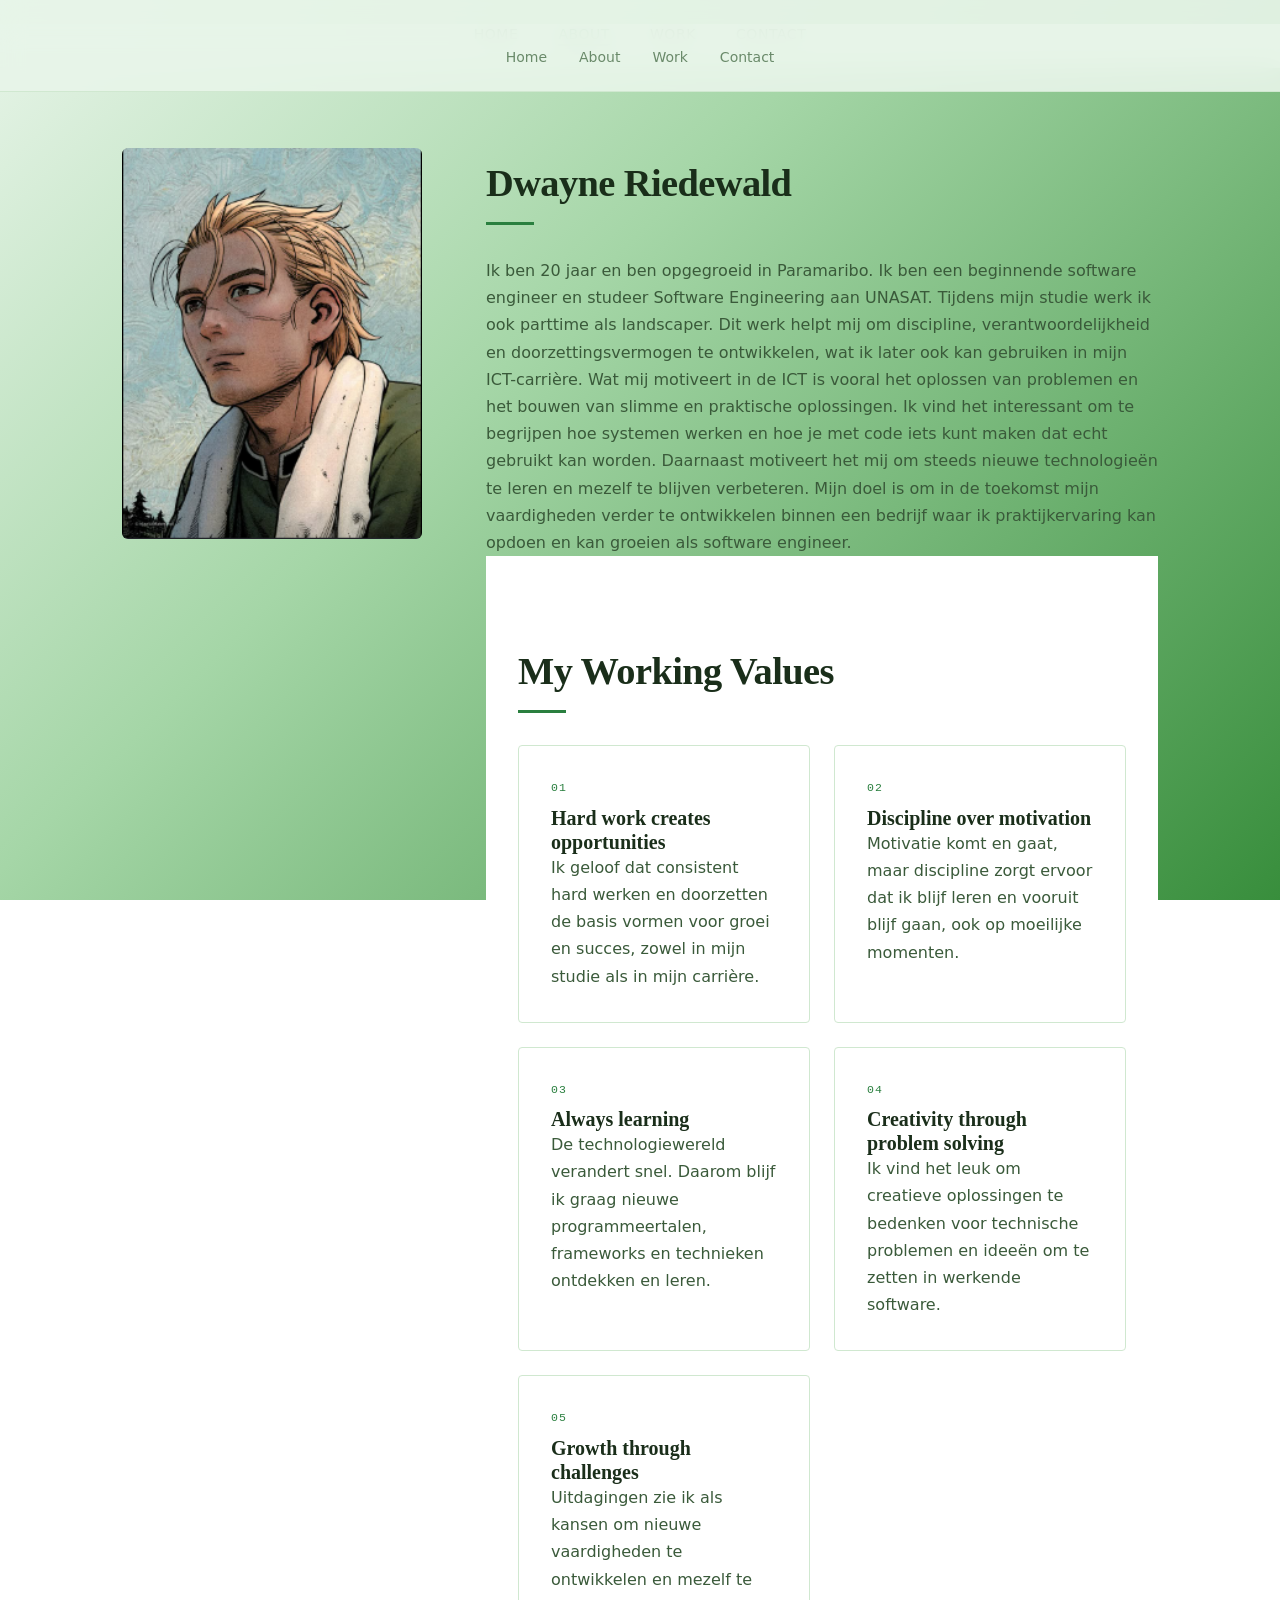
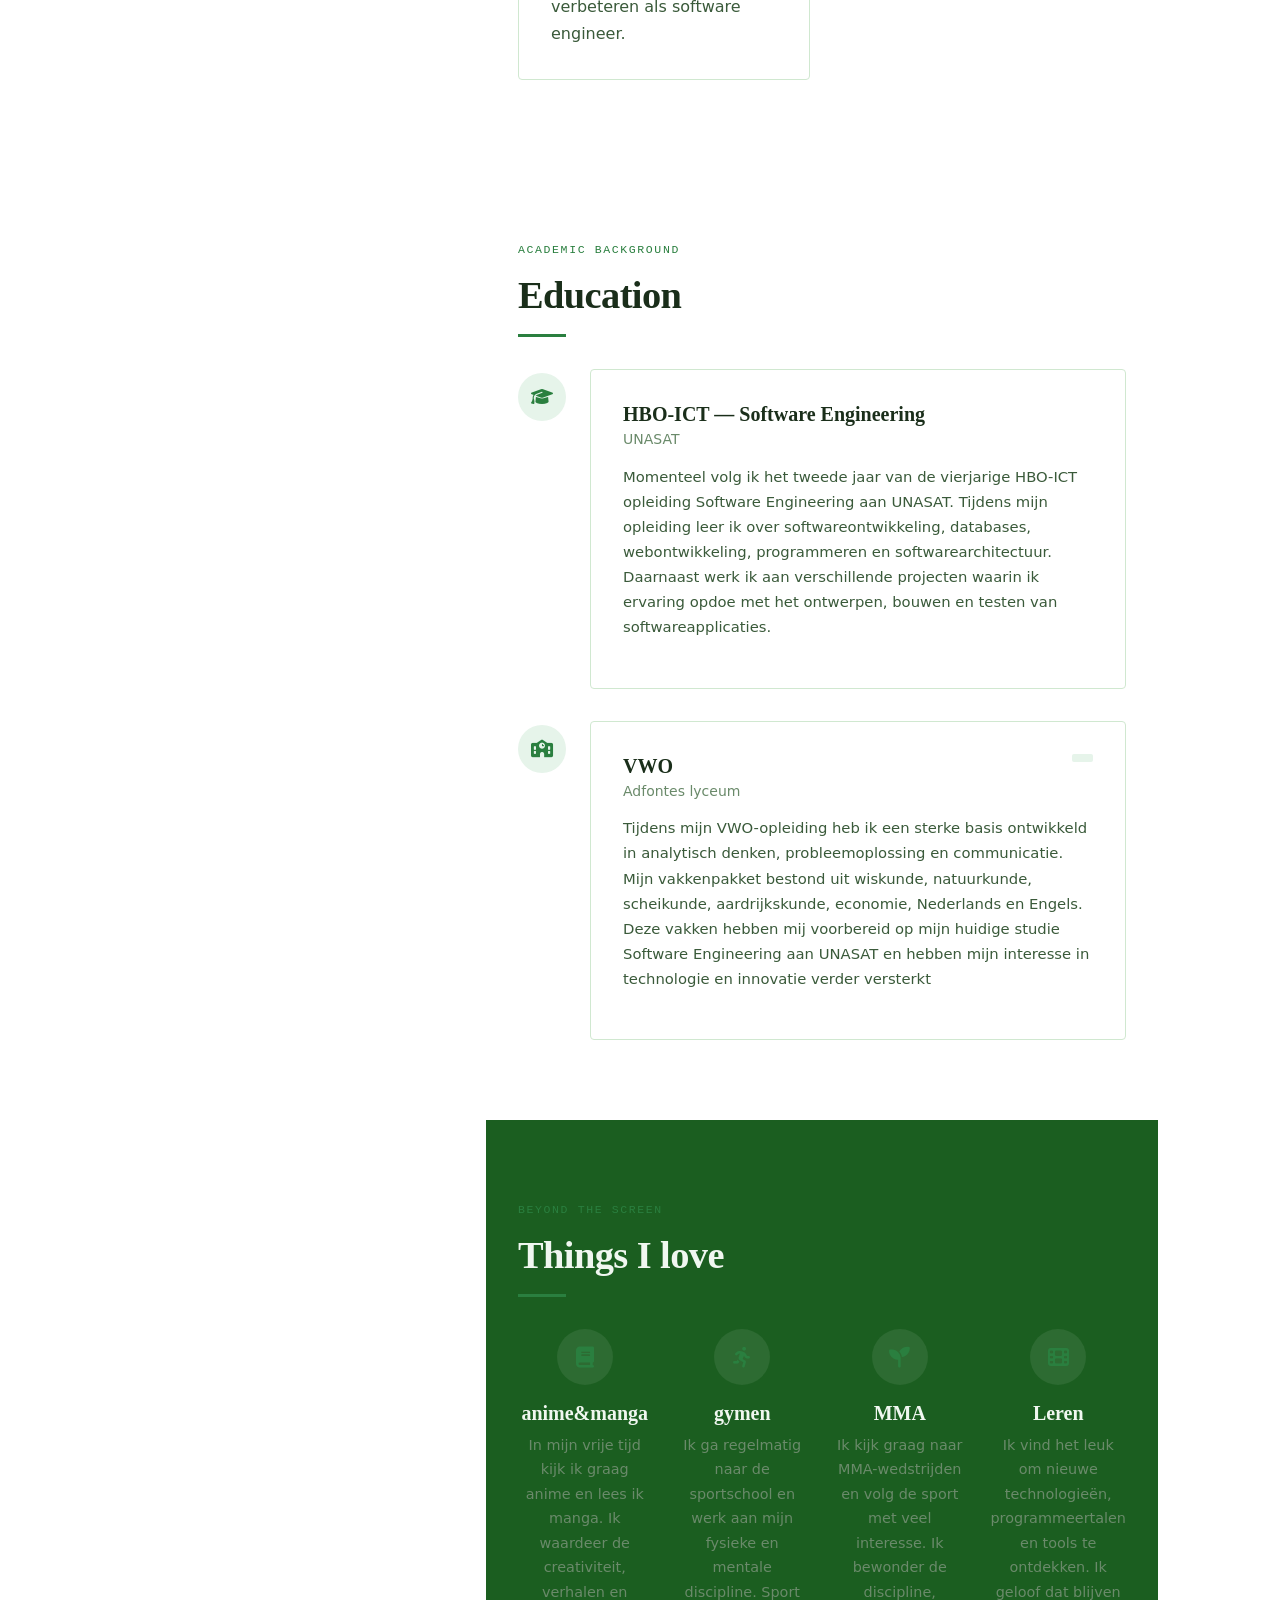
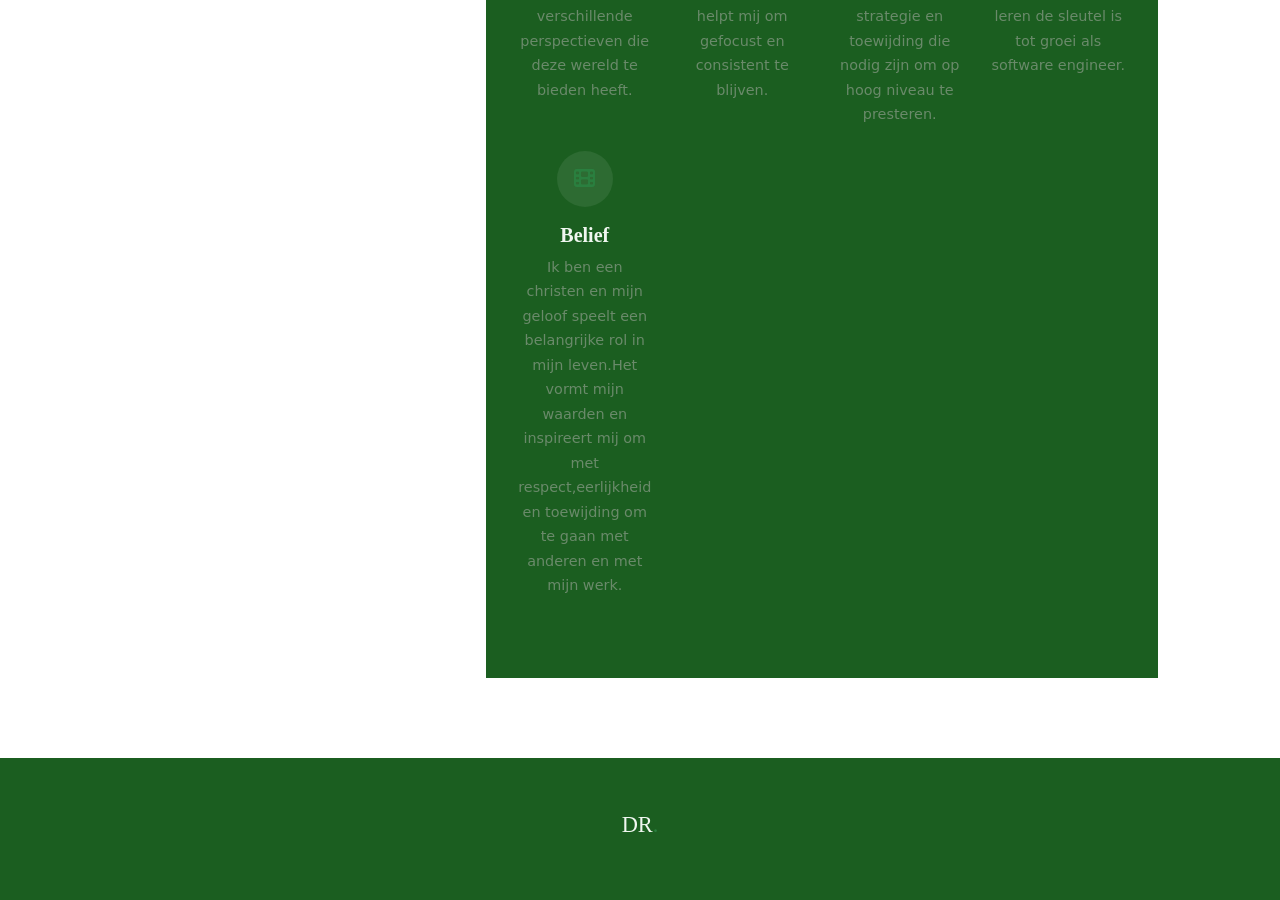
==== about.html @ 423d8ed6 "initial commit:portfolio site met about en index pagina" ====
<!DOCTYPE html>
<html lang="en">
<head>
  <meta charset="UTF-8" />
  <meta name="viewport" content="width=device-width, initial-scale=1.0" />
  <title>About — Dwayne Riedewald</title>
  <meta name="description" content="Learn more about Lena Voss — her background, values, education, and what drives her." />
  <link rel="stylesheet" href="style.css" />
  <link rel="stylesheet" href="home.css" />
  <link rel="stylesheet" href="https://cdnjs.cloudflare.com/ajax/libs/font-awesome/6.5.0/css/all.min.css" />
</head>
<body>
  <a class="skip-link" href="#main">Skip to content</a>

  <nav>
    <div class="nav-inner">
      <ul class="nav-links" role="list">
        <li><a href="index.html">Home</a></li>
        <li><a href="about.html">About</a></li>
        <li><a href="work.html">Work</a></li>
        <li><a href="contact.html">Contact</a></li>
      </ul>
    </div>
  </nav>

  <main id="main">

    

    <section class="about-intro">
      <div class="container about-intro-grid">
        <div class="about-portrait fade-in">
          <div class="portrait-frame">
            <img src="foto.jpg"  style="width:100%; border-radius:6px;">

          </div>
        </div>
        <div class="about-bio fade-in">
          <span class="eyebrow"></span>
          <h2>Dwayne Riedewald</h2>
          <div class="divider"></div>
          <p>Ik ben 20 jaar en ben opgegroeid in Paramaribo. Ik ben een beginnende software engineer en studeer Software Engineering aan UNASAT. Tijdens mijn studie werk ik ook parttime als landscaper. Dit werk helpt mij om discipline, verantwoordelijkheid en doorzettingsvermogen te ontwikkelen, wat ik later ook kan gebruiken in mijn ICT-carrière.

Wat mij motiveert in de ICT is vooral het oplossen van problemen en het bouwen van slimme en praktische oplossingen. Ik vind het interessant om te begrijpen hoe systemen werken en hoe je met code iets kunt maken dat echt gebruikt kan worden. Daarnaast motiveert het mij om steeds nieuwe technologieën te leren en mezelf te blijven verbeteren. Mijn doel is om in de toekomst mijn vaardigheden verder te ontwikkelen binnen een bedrijf waar ik praktijkervaring kan opdoen en kan groeien als software engineer.</p>

          
    <section class="values" style="background: var(--paper);">
      <div class="container">
        <span class="eyebrow fade-in"></span>
        <h2 class="fade-in">My Working Values</h2>
        <div class="divider fade-in"></div>
        <div class="values-grid stagger">
          <div class="value-card card fade-in">
            <div class="value-num">01</div>
            <h3>Hard work creates opportunities</h3>
            <p>Ik geloof dat consistent hard werken en doorzetten de basis vormen voor groei en succes, zowel in mijn studie als in mijn carrière.</p>
          </div>
          <div class="value-card card fade-in">
            <div class="value-num">02</div>
            <h3>Discipline over motivation</h3>
            <p>Motivatie komt en gaat, maar discipline zorgt ervoor dat ik blijf leren en vooruit blijf gaan, ook op moeilijke momenten.</p>
          </div>
          <div class="value-card card fade-in">
            <div class="value-num">03</div>
            <h3>Always learning</h3>
            <p>De technologiewereld verandert snel. Daarom blijf ik graag nieuwe programmeertalen, frameworks en technieken ontdekken en leren.</p>
          </div>
          <div class="value-card card fade-in">
            <div class="value-num">04</div>
            <h3>Creativity through problem solving</h3>
            <p>Ik vind het leuk om creatieve oplossingen te bedenken voor technische problemen en ideeën om te zetten in werkende software.</p>
          </div>
          <div class="value-card card fade-in">
            <div class="value-num">05</div>
            <h3>Growth through challenges</h3>
            <p>Uitdagingen zie ik als kansen om nieuwe vaardigheden te ontwikkelen en mezelf te verbeteren als software engineer.</p>
          </div>
        </div>
      </div>
    </section>

    <section class="education">
      <div class="container">
        <span class="eyebrow fade-in">Academic background</span>
        <h2 class="fade-in">Education</h2>
        <div class="divider fade-in"></div>
        <div class="edu-timeline">
          <div class="edu-item fade-in">
            <div class="edu-icon"><i class="fa-solid fa-graduation-cap"></i></div>
            <div class="edu-content card">
              <div class="edu-meta">
                <div>
                  <h3>HBO-ICT — Software Engineering</h3>
                  <p class="edu-school">UNASAT</p>
                </div>
               
              </div>
              <p class="edu-desc">Momenteel volg ik het tweede jaar van de vierjarige HBO-ICT opleiding Software Engineering aan UNASAT. Tijdens mijn opleiding leer ik over softwareontwikkeling, databases, webontwikkeling, programmeren en softwarearchitectuur. Daarnaast werk ik aan verschillende projecten waarin ik ervaring opdoe met het ontwerpen, bouwen en testen van softwareapplicaties.</p>
              
            </div>
          </div>
          <div class="edu-item fade-in">
            <div class="edu-icon"><i class="fa-solid fa-school"></i></div>
            <div class="edu-content card">
              <div class="edu-meta">
                <div>
                  <h3>VWO </h3>
                  <p class="edu-school">Adfontes lyceum</p>
                </div>
                <span class="edu-date tag"></span>
              </div>
              <p class="edu-desc">Tijdens mijn VWO-opleiding heb ik een sterke basis ontwikkeld in analytisch denken, probleemoplossing en communicatie. Mijn vakkenpakket bestond uit wiskunde, natuurkunde, scheikunde, aardrijkskunde, economie, Nederlands en Engels.

Deze vakken hebben mij voorbereid op mijn huidige studie Software Engineering aan UNASAT en hebben mijn interesse in technologie en innovatie verder versterkt</p>
            </div>
          </div>
          
    </section>

<section class="interests" style="background: #1b5e20;">
      <div class="container">
        <span class="eyebrow fade-in" style="color: var(--accent);">Beyond the screen</span>
        <h2 class="fade-in" style="color: var(--cream);">Things I love</h2>
        <div class="divider fade-in"></div>
        <div class="interests-grid stagger">
          <div class="interest-item fade-in">
            <div class="int-icon"><i class="fa-solid fa-book"></i></div>
            <h3>anime&manga</h3>
            <p>In mijn vrije tijd kijk ik graag anime en lees ik manga. Ik waardeer de creativiteit, verhalen en verschillende perspectieven die deze wereld te bieden heeft.</p>
          </div>
          <div class="interest-item fade-in">
            <div class="int-icon"><i class="fa-solid fa-person-running"></i></div>
            <h3>gymen</h3>
            <p>Ik ga regelmatig naar de sportschool en werk aan mijn fysieke en mentale discipline. Sport helpt mij om gefocust en consistent te blijven.</p>
          </div>
          <div class="interest-item fade-in">
            <div class="int-icon"><i class="fa-solid fa-seedling"></i></div>
            <h3>MMA</h3>
            <p>Ik kijk graag naar MMA-wedstrijden en volg de sport met veel interesse. Ik bewonder de discipline, strategie en toewijding die nodig zijn om op hoog niveau te presteren.</p>
          </div>
          <div class="interest-item fade-in">
            <div class="int-icon"><i class="fa-solid fa-film"></i></div>
            <h3>Leren</h3>
            <p>Ik vind het leuk om nieuwe technologieën, programmeertalen en tools te ontdekken. Ik geloof dat blijven leren de sleutel is tot groei als software engineer.</p>
          </div>
          <div class="interest-item fade-in">
            <div class="int-icon"><i class="fa-solid fa-film"></i></div>
            <h3>Belief</h3>
            <p>Ik ben een christen en mijn geloof speelt een belangrijke rol in mijn leven.Het vormt mijn waarden en inspireert mij om met respect,eerlijkheid en toewijding om te gaan met anderen en met mijn werk.</p>
          </div>
        </div>
      </div>
    </section>



  </main>

  <footer>
    <div class="footer-inner">
      <p class="foot-logo">DR<span>.</span></p>
      
      <nav class="foot-links">
        <a href="index.html">Home</a>
        <a href="about.html">About</a>
        <a href="work.html">Work</a>
        <a href="contact.html">Contact</a>
      </nav>

    </div>
  </footer>

  <script src="main.js"></script>
</body>
</html>
---- style.css ----
/* ---- TOKENS ---- */
:root {
  --ink: #1a2e1a;
  --ink-light: #2e4a2e;
  --slate: #3a5a3a;
  --mist: #6a8a6a;
  --cream: #f0f7f0;
  --paper: #ffffff;
  --accent: #2a7f3f;
  --accent-soft: #e6f4ea;
  --teal: #1a5f2a;
  --border: #d0e8d0;
  --font-display: 'Playfair Display', Georgia, serif;
  --font-body: 'Inter', system-ui, sans-serif;
  --font-mono: 'JetBrains Mono', monospace;
  --max-w: 1100px;
  --nav-h: 68px;
}
/* ---- RESET ---- */
*, *::before, *::after {
  box-sizing: border-box;
  margin: 0;
  padding: 0;
}

html {
  scroll-behavior: smooth;
  font-size: 16px;
}

body {
  font-family: var(--font-body);
  background: linear-gradient(135deg, #e8f5e9 0%, #a5d6a7 40%, #388e3c 100%);
  background-attachment: fixed;
  color: var(--ink);
  line-height: 1.7;
  -webkit-font-smoothing: antialiased;
  min-height: 100vh;
}

img { display: block; max-width: 100%; }
a { color: inherit; text-decoration: none; }
ul { list-style: none; }

/* ---- NAV ---- */
nav {
  position: fixed;
  top: 0; left: 0; right: 0;
  height: var(--nav-h);
  background: rgba(232, 245, 233, 0.92);
  backdrop-filter: blur(12px);
  -webkit-backdrop-filter: blur(12px);
  border-bottom: 1px solid var(--border);
  z-index: 100;
  display: flex;
  align-items: center;
  padding: 0 2rem;
}
.nav-inner {
  max-width: var(--max-w);
  width: 100%;
  margin: 0 auto;
  display: flex;
  justify-content: center;
  align-items: center;
}

.nav-links {
  display: flex;
  gap: 2.5rem;
  align-items: center;
}

.nav-links a {
  font-size: 0.875rem;
  font-weight: 500;
  color: var(--slate);
  letter-spacing: 0.04em;
  text-transform: uppercase;
  transition: color 0.2s;
  position: relative;
}

.nav-links a::after {
  content: '';
  position: absolute;
  bottom: -4px;
  left: 0;
  width: 0;
  height: 2px;
  background: var(--accent);
  transition: width 0.25s;
}

.nav-links a:hover,
.nav-links a.active {
  color: var(--accent);
}

.nav-links a:hover::after,
.nav-links a.active::after {
  width: 100%;
}

/* ---- LAYOUT ---- */
main { padding-top: var(--nav-h); }

.container {
  max-width: var(--max-w);
  margin: 0 auto;
  padding: 0 2rem;
}

section { padding: 5rem 0; }

/* ---- TYPOGRAPHY ---- */
.eyebrow {
  font-family: var(--font-mono);
  font-size: 0.72rem;
  letter-spacing: 0.14em;
  text-transform: uppercase;
  color: var(--accent);
  margin-bottom: 0.75rem;
  display: block;
}

h1, h2, h3 {
  font-family: var(--font-display);
  line-height: 1.2;
}

h1 { font-size: clamp(2.4rem, 5vw, 4rem); letter-spacing: -0.02em; }
h2 { font-size: clamp(1.8rem, 3vw, 2.6rem); letter-spacing: -0.015em; }
h3 { font-size: 1.25rem; font-weight: 600; }
p { color: var(--slate); }

/* ---- BUTTONS ---- */
.btn {
  display: inline-flex;
  align-items: center;
  gap: 0.5rem;
  padding: 0.75rem 1.75rem;
  font-family: var(--font-body);
  font-size: 0.875rem;
  font-weight: 500;
  border-radius: 2px;
  cursor: pointer;
  transition: all 0.22s;
  border: 2px solid transparent;
  letter-spacing: 0.03em;
}

.btn-primary {
  background: var(--accent);
  color: white;
  border-color: var(--accent);
}

.btn-primary:hover {
  background: #a8432b;
  border-color: #a8432b;
}

.btn-outline {
  background: transparent;
  color: var(--ink);
  border-color: var(--ink);
}

.btn-outline:hover {
  background: var(--ink);
  color: var(--cream);
}

/* ---- CARDS ---- */
.card {
  background: var(--paper);
  border: 1px solid var(--border);
  border-radius: 4px;
  padding: 2rem;
  transition: box-shadow 0.25s, transform 0.25s;
}

.card:hover {
  box-shadow: 0 8px 32px rgba(26, 26, 46, 0.1);
  transform: translateY(-3px);
}

/* ---- TAGS ---- */
.tag {
  display: inline-block;
  font-family: var(--font-mono);
  font-size: 0.72rem;
  padding: 0.25rem 0.65rem;
  background: var(--accent-soft);
  color: var(--accent);
  border-radius: 2px;
  letter-spacing: 0.05em;
}

.tag-teal {
  background: #e6f2f2;
  color: var(--teal);
}

/* ---- DIVIDER ---- */
.divider {
  width: 48px;
  height: 3px;
  background: var(--accent);
  margin: 1rem 0 2rem;
}

/* ---- FOOTER ---- */
footer {
  background: #1b5e20;
  color: var(--mist);
  padding: 3rem 0;
  text-align: center;
}

footer .footer-inner {
  max-width: var(--max-w);
  margin: 0 auto;
  padding: 0 2rem;
}

footer .foot-logo {
  font-family: var(--font-display);
  font-size: 1.4rem;
  color: var(--cream);
  margin-bottom: 0.5rem;
}

footer .foot-logo span { color: var(--accent); }

footer .foot-links {
  display: flex;
  justify-content: center;
  gap: 2rem;
  margin: 1.5rem 0;
  flex-wrap: wrap;
}

footer .foot-links a {
  font-size: 0.875rem;
  color: var(--mist);
  transition: color 0.2s;
}

footer .foot-links a:hover { color: var(--cream); }

footer .foot-copy {
  font-size: 0.8rem;
  color: var(--slate);
  margin-top: 1rem;
}

.social-icons {
  display: flex;
  justify-content: center;
  gap: 1rem;
  margin: 1rem 0;
}

.social-icons a {
  width: 38px;
  height: 38px;
  border: 1px solid var(--ink-light);
  border-radius: 50%;
  display: flex;
  align-items: center;
  justify-content: center;
  color: var(--mist);
  font-size: 0.95rem;
  transition: all 0.2s;
}

.social-icons a:hover {
  border-color: var(--accent);
  color: var(--accent);
  background: rgba(200, 85, 61, 0.08);
}

/* ---- FADE IN ---- */
.fade-in {
  opacity: 0;
  transform: translateY(22px);
  transition: opacity 0.55s ease, transform 0.55s ease;
}

.fade-in.visible {
  opacity: 1;
  transform: none;
}

/* ---- PAGE HEADER (about/work/contact) ---- */
.page-header {
  padding: 4rem 0 3rem;
  background: var(--cream);
}

.page-sub {
  font-size: 1.05rem;
  color: var(--slate);
  margin-top: 0.75rem;
  max-width: 560px;
}

/* ---- ABOUT PAGE ---- */
.about-intro-grid {
  display: grid;
  grid-template-columns: 300px 1fr;
  gap: 4rem;
  align-items: start;
}

.portrait-frame {
  position: relative;
  border-radius: 6px;
  overflow: visible;
}

.portrait-tag {
  position: absolute;
  bottom: -12px;
  right: -12px;
  background: var(--paper);
  border: 1px solid var(--border);
  border-radius: 100px;
  padding: 0.4rem 1rem;
  font-size: 0.78rem;
  color: var(--slate);
  display: flex;
  align-items: center;
  gap: 0.4rem;
  box-shadow: 0 4px 16px rgba(26,26,46,0.08);
}

.portrait-tag i { color: var(--accent); }

.bio-details {
  display: flex;
  flex-direction: column;
  gap: 0.6rem;
  margin-top: 1.5rem;
}

.bio-detail {
  display: flex;
  align-items: center;
  gap: 0.6rem;
  font-size: 0.9rem;
  color: var(--slate);
}

.bio-detail i { color: var(--accent); width: 16px; }

/* VALUES */
.values-grid {
  display: grid;
  grid-template-columns: repeat(2, 1fr);
  gap: 1.5rem;
  margin-top: 2rem;
}

.value-num {
  font-family: var(--font-mono);
  font-size: 0.72rem;
  color: var(--accent);
  letter-spacing: 0.1em;
  margin-bottom: 0.5rem;
}

/* EDUCATION */
.edu-timeline {
  display: flex;
  flex-direction: column;
  gap: 2rem;
  margin-top: 2rem;
}

.edu-item {
  display: grid;
  grid-template-columns: 48px 1fr;
  gap: 1.5rem;
  align-items: start;
}

.edu-icon {
  width: 48px;
  height: 48px;
  background: var(--accent-soft);
  color: var(--accent);
  border-radius: 50%;
  display: flex;
  align-items: center;
  justify-content: center;
  font-size: 1.1rem;
  flex-shrink: 0;
  margin-top: 0.25rem;
}

.edu-meta {
  display: flex;
  justify-content: space-between;
  align-items: flex-start;
  flex-wrap: wrap;
  gap: 0.5rem;
  margin-bottom: 0.75rem;
}

.edu-school {
  font-size: 0.875rem;
  color: var(--mist);
  margin-top: 2px;
}

.edu-date { white-space: nowrap; }

.edu-desc {
  font-size: 0.925rem;
  margin-bottom: 1rem;
}

.edu-highlights {
  list-style: none;
  display: flex;
  flex-direction: column;
  gap: 0.4rem;
}

.edu-highlights li {
  display: flex;
  align-items: center;
  gap: 0.5rem;
  font-size: 0.875rem;
  color: var(--slate);
}

.edu-highlights li i { color: var(--accent); font-size: 0.75rem; }

.cert-grid {
  display: grid;
  grid-template-columns: 1fr 1fr;
  gap: 0.75rem;
  margin-top: 0.5rem;
}

.cert {
  display: flex;
  align-items: center;
  gap: 0.6rem;
  font-size: 0.875rem;
  color: var(--slate);
}

.cert i { color: var(--accent); width: 16px; }

/* INTERESTS */
.interests-grid {
  display: grid;
  grid-template-columns: repeat(4, 1fr);
  gap: 1.5rem;
  margin-top: 2rem;
}

.interest-item { text-align: center; }

.int-icon {
  width: 56px;
  height: 56px;
  background: rgba(255,255,255,0.08);
  color: var(--accent);
  border-radius: 50%;
  display: flex;
  align-items: center;
  justify-content: center;
  margin: 0 auto 1rem;
  font-size: 1.3rem;
}

.interest-item h3 { color: var(--cream); margin-bottom: 0.5rem; }
.interest-item p { color: var(--mist); font-size: 0.9rem; }

/* CV CTA */
.cv-cta {
  padding: 5rem 0;
  background: var(--paper);
}

.cv-cta-inner {
  display: flex;
  align-items: center;
  justify-content: space-between;
  gap: 2rem;
  flex-wrap: wrap;
}

.cv-btns {
  display: flex;
  gap: 1rem;
  flex-wrap: wrap;
}

/* ---- SKIP LINK ---- */
.skip-link {
  position: absolute;
  top: -100px;
  left: 1rem;
  background: var(--accent);
  color: white;
  padding: 0.5rem 1rem;
  border-radius: 2px;
  font-size: 0.875rem;
  z-index: 999;
  transition: top 0.2s;
}

.skip-link:focus { top: 1rem; }

/* ---- RESPONSIVE ---- */
@media (max-width: 900px) {
  .about-intro-grid {
    grid-template-columns: 1fr;
  }
  .interests-grid {
    grid-template-columns: repeat(2, 1fr);
  }
  .values-grid {
    grid-template-columns: 1fr;
  }
}

@media (max-width: 768px) {
  section { padding: 3.5rem 0; }
  .container { padding: 0 1.25rem; }
  .cert-grid { grid-template-columns: 1fr; }
  .edu-item { grid-template-columns: 1fr; }
  .edu-icon { display: none; }
}

@media (max-width: 480px) {
  h1 { font-size: 2rem; }
  h2 { font-size: 1.65rem; }
  .interests-grid { grid-template-columns: 1fr; }
}
---- home.css ----
/* ============ HOME PAGE ============ */

/* HERO */
.hero {
  padding: 5rem 0 4rem;
  background: var(--cream);
  overflow: hidden;
}

.hero-grid {
  display: grid;
  grid-template-columns: 1fr 420px;
  gap: 4rem;
  align-items: center;
}

.hero-text h1 em {
  font-style: italic;
  color: var(--accent);
}

.hero-sub {
  font-size: 1.05rem;
  max-width: 520px;
  margin: 1.5rem 0 2rem;
  line-height: 1.8;
}

.hero-sub strong {
  color: var(--ink);
  font-weight: 600;
}

.hero-btns {
  display: flex;
  gap: 1rem;
  flex-wrap: wrap;
  margin-bottom: 2rem;
}

.hero-badges {
  display: flex;
  flex-wrap: wrap;
  gap: 0.75rem;
}

.badge {
  display: inline-flex;
  align-items: center;
  gap: 0.4rem;
  font-size: 0.78rem;
  font-weight: 500;
  padding: 0.3rem 0.8rem;
  background: var(--paper);
  border: 1px solid var(--border);
  border-radius: 100px;
  color: var(--slate);
}

.pulse-green { animation: pulse 2s infinite; }

@keyframes pulse {
  0%, 100% { opacity: 1; }
  50% { opacity: 0.4; }
}

/* AVATAR */
.avatar-wrap {
  position: relative;
  width: 100%;
  max-width: 340px;
  margin: 0 auto;
}

.avatar-img {
  border-radius: 8px;
  overflow: hidden;
  border: 3px solid var(--border);
  background: var(--paper);
}

.floating-chip {
  position: absolute;
  background: var(--paper);
  border: 1px solid var(--border);
  border-radius: 100px;
  padding: 0.4rem 1rem;
  font-size: 0.8rem;
  font-weight: 500;
  color: var(--ink);
  box-shadow: 0 4px 16px rgba(26,26,46,0.08);
  display: flex;
  align-items: center;
  gap: 0.4rem;
  white-space: nowrap;
}

.floating-chip i { color: var(--accent); }
.chip-1 { top: 8%; right: -18px; animation: float1 3.5s ease-in-out infinite; }
.chip-2 { bottom: 22%; left: -18px; animation: float2 4s ease-in-out infinite; }
.chip-3 { bottom: 5%; right: -10px; animation: float1 3s ease-in-out infinite 0.5s; }

@keyframes float1 {
  0%, 100% { transform: translateY(0); }
  50% { transform: translateY(-8px); }
}

@keyframes float2 {
  0%, 100% { transform: translateY(0); }
  50% { transform: translateY(6px); }
}

/* STATS */
.stats-bar {
  padding: 3rem 0;
  background: #1b5e20;
}

.stats-grid {
  display: flex;
  align-items: center;
  justify-content: center;
  gap: 0;
  flex-wrap: wrap;
}

.stat {
  flex: 1;
  min-width: 140px;
  text-align: center;
  padding: 1rem;
}

.stat-num {
  display: block;
  font-family: var(--font-display);
  font-size: 2.4rem;
  font-weight: 700;
  color: var(--cream);
  line-height: 1;
}

.stat-label {
  display: block;
  font-size: 0.8rem;
  color: var(--mist);
  margin-top: 0.3rem;
  letter-spacing: 0.05em;
}

.stat-sep {
  width: 1px;
  height: 48px;
  background: rgba(255,255,255,0.1);
  flex-shrink: 0;
}

/* EXPERIENCE */
.exp-list {
  display: grid;
  gap: 1.5rem;
  margin-top: 2rem;
}

.exp-header {
  display: flex;
  align-items: flex-start;
  gap: 1rem;
  margin-bottom: 0.75rem;
  flex-wrap: wrap;
}

.exp-icon {
  width: 44px;
  height: 44px;
  background: var(--accent-soft);
  color: var(--accent);
  border-radius: 8px;
  display: flex;
  align-items: center;
  justify-content: center;
  flex-shrink: 0;
  font-size: 1.1rem;
}

.exp-company {
  font-size: 0.875rem;
  color: var(--mist);
  margin-top: 2px;
}

.exp-date {
  margin-left: auto;
  font-family: var(--font-mono);
  font-size: 0.72rem;
  color: var(--mist);
  white-space: nowrap;
  padding-top: 4px;
}

.exp-desc { margin-bottom: 1rem; font-size: 0.925rem; }

.exp-tags {
  display: flex;
  gap: 0.5rem;
  flex-wrap: wrap;
}

/* PROJECTS */
.projects-grid {
  display: grid;
  grid-template-columns: repeat(3, 1fr);
  gap: 1.5rem;
  margin-top: 2rem;
}

.proj-card { padding: 0; overflow: hidden; }

.proj-img {
  height: 160px;
  display: flex;
  align-items: center;
  justify-content: center;
  color: white;
}

.proj-img--green { background: linear-gradient(135deg, #2a7f7f, #1a5f5f); }
.proj-img--rust  { background: linear-gradient(135deg, #c8553d, #9a3d28); }
.proj-img--navy  { background: linear-gradient(135deg, #1a1a2e, #2e2e4a); }

.proj-body { padding: 1.5rem; }
.proj-body h3 { margin-bottom: 0.5rem; }
.proj-body p  { font-size: 0.9rem; margin-bottom: 1rem; }

.proj-tags {
  display: flex;
  gap: 0.4rem;
  flex-wrap: wrap;
  margin-bottom: 1rem;
}

.proj-link {
  font-size: 0.85rem;
  font-weight: 600;
  color: var(--accent);
  display: inline-flex;
  align-items: center;
  gap: 0.4rem;
  transition: gap 0.2s;
}

.proj-link:hover { gap: 0.7rem; }

/* SKILLS */
.skills-grid {
  display: grid;
  grid-template-columns: repeat(3, 1fr);
  gap: 1.5rem;
  margin-top: 2rem;
}

.skill-icon {
  width: 56px;
  height: 56px;
  background: var(--accent-soft);
  color: var(--accent);
  border-radius: 50%;
  display: flex;
  align-items: center;
  justify-content: center;
  margin: 0 auto 1rem;
  font-size: 1.3rem;
}

.skill-list {
  text-align: left;
  margin-top: 1rem;
  display: flex;
  flex-direction: column;
  gap: 0.5rem;
}

.skill-list li {
  display: flex;
  align-items: center;
  gap: 0.6rem;
  font-size: 0.9rem;
  color: var(--slate);
}

.skill-list li i {
  color: var(--teal);
  font-size: 0.75rem;
  flex-shrink: 0;
}

/* CTA BAND */
.cta-band {
  background: #1b5e20;
  padding: 5rem 0;
}

.cta-band-inner {
  display: flex;
  align-items: center;
  justify-content: space-between;
  gap: 2rem;
  flex-wrap: wrap;
}

.cta-band h2 { color: var(--cream); }
.cta-band h2 em { font-style: italic; color: var(--accent); }
.cta-band p { color: var(--mist); margin-top: 0.5rem; }

.section-cta {
  text-align: center;
  margin-top: 2.5rem;
}

/* RESPONSIVE */
@media (max-width: 900px) {
  .hero-grid { grid-template-columns: 1fr; gap: 3rem; }
  .hero-visual { order: -1; }
  .projects-grid { grid-template-columns: 1fr 1fr; }
  .skills-grid { grid-template-columns: 1fr 1fr; }
}

@media (max-width: 620px) {
  .projects-grid { grid-template-columns: 1fr; }
  .skills-grid { grid-template-columns: 1fr; }
  .stats-grid { gap: 0; }
  .stat-sep { display: none; }
  .cta-band-inner { flex-direction: column; text-align: center; }
}
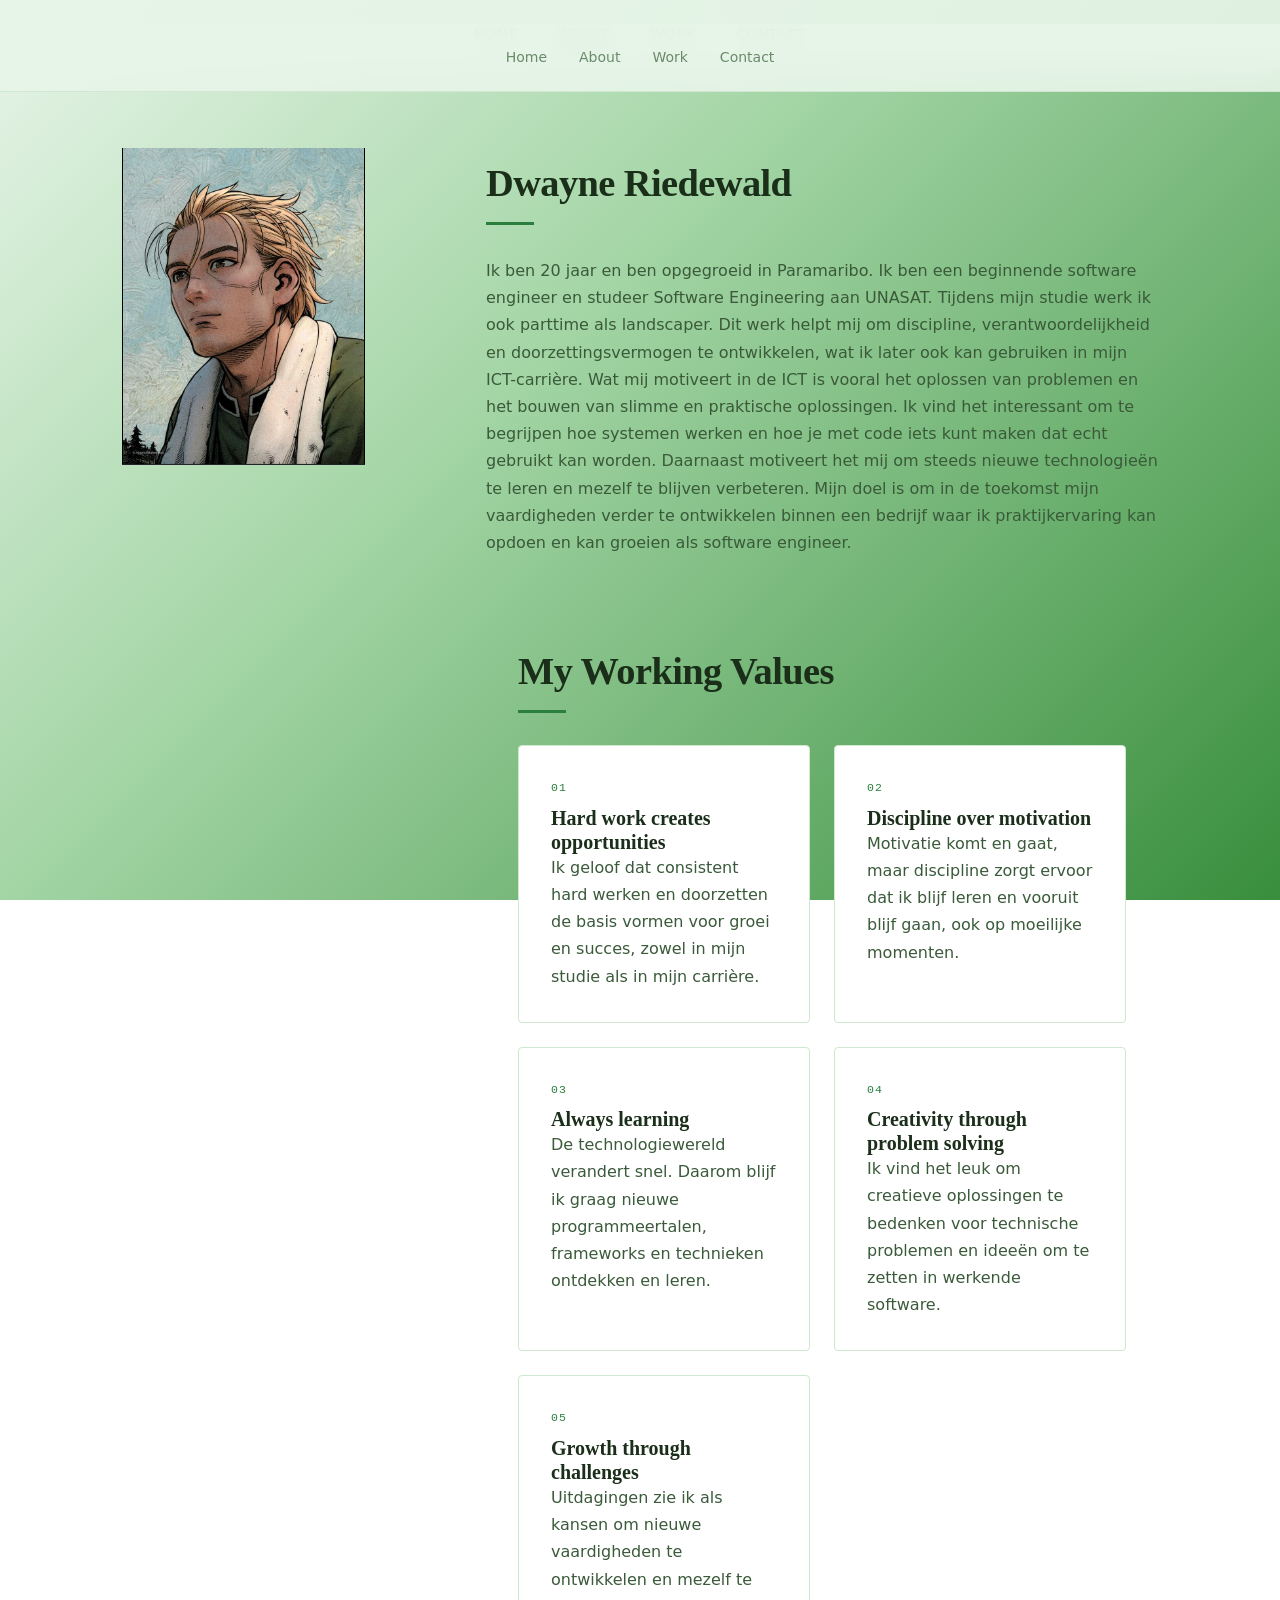
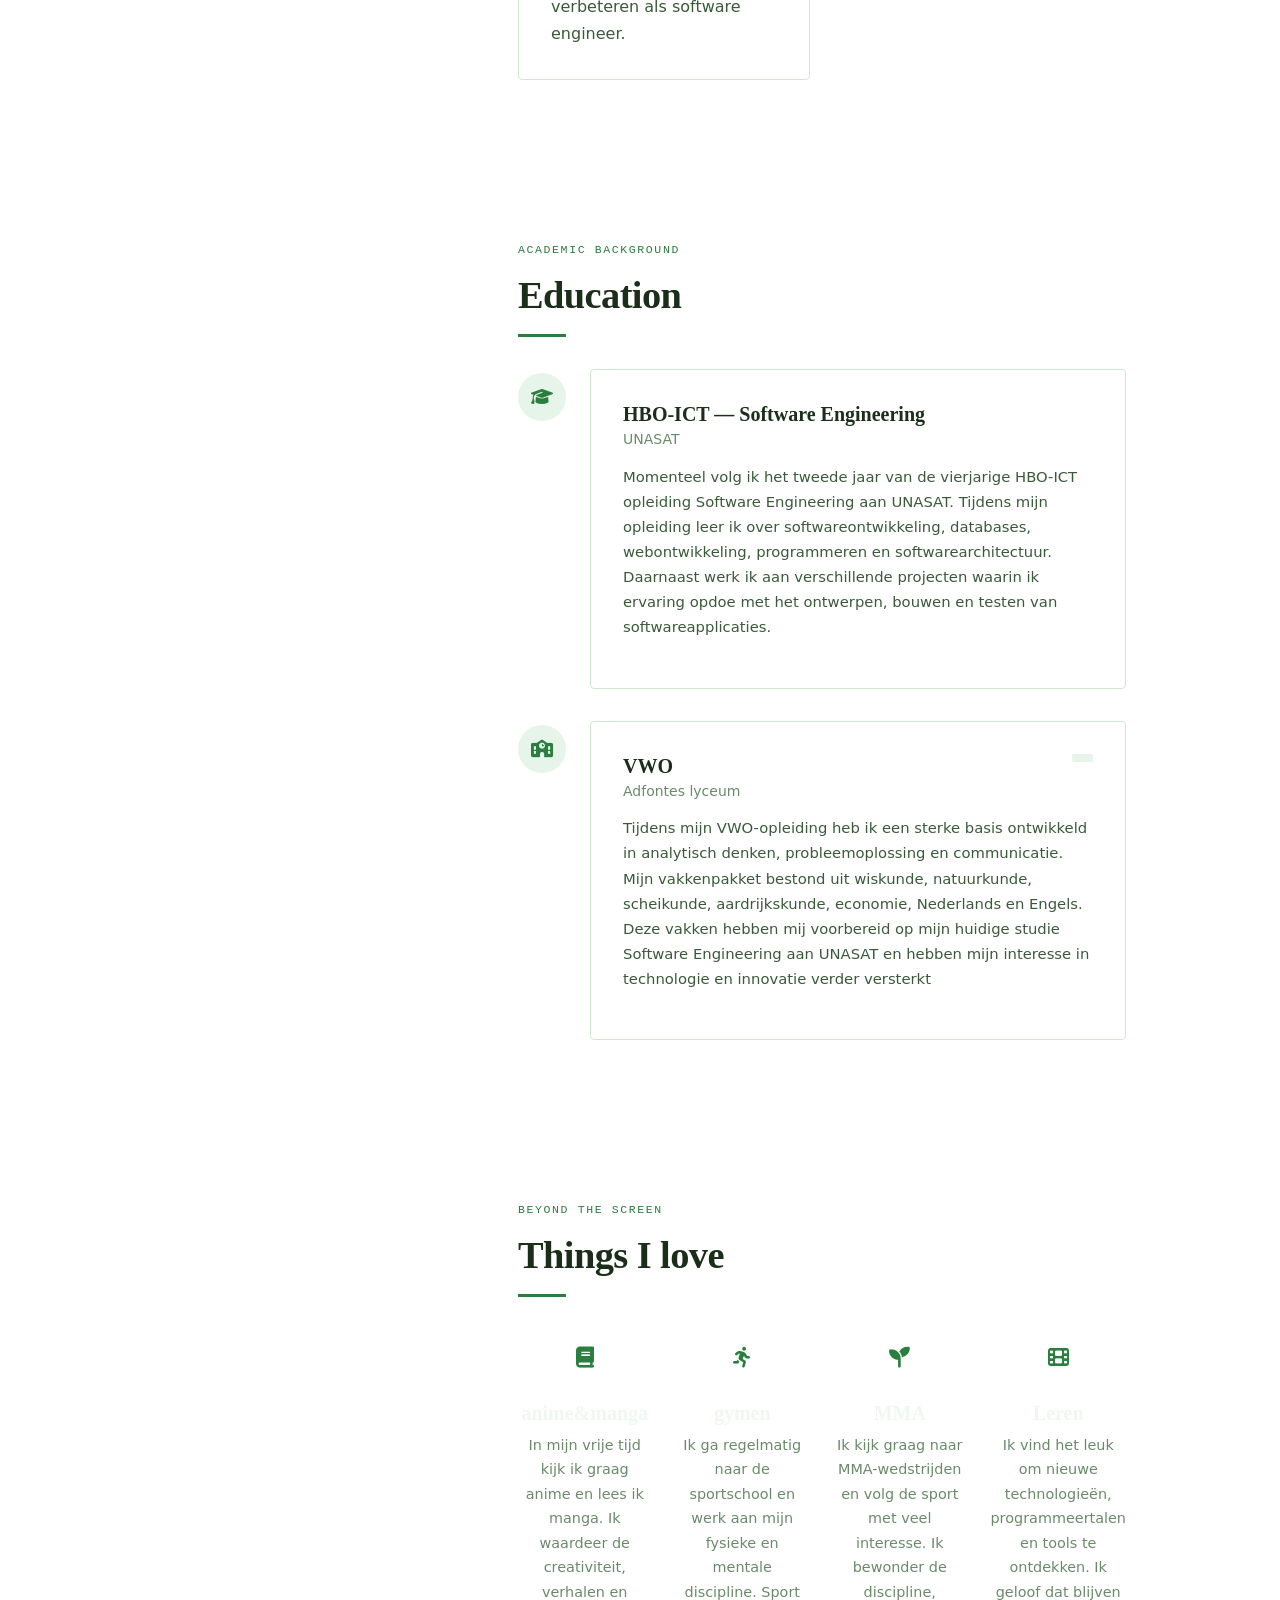
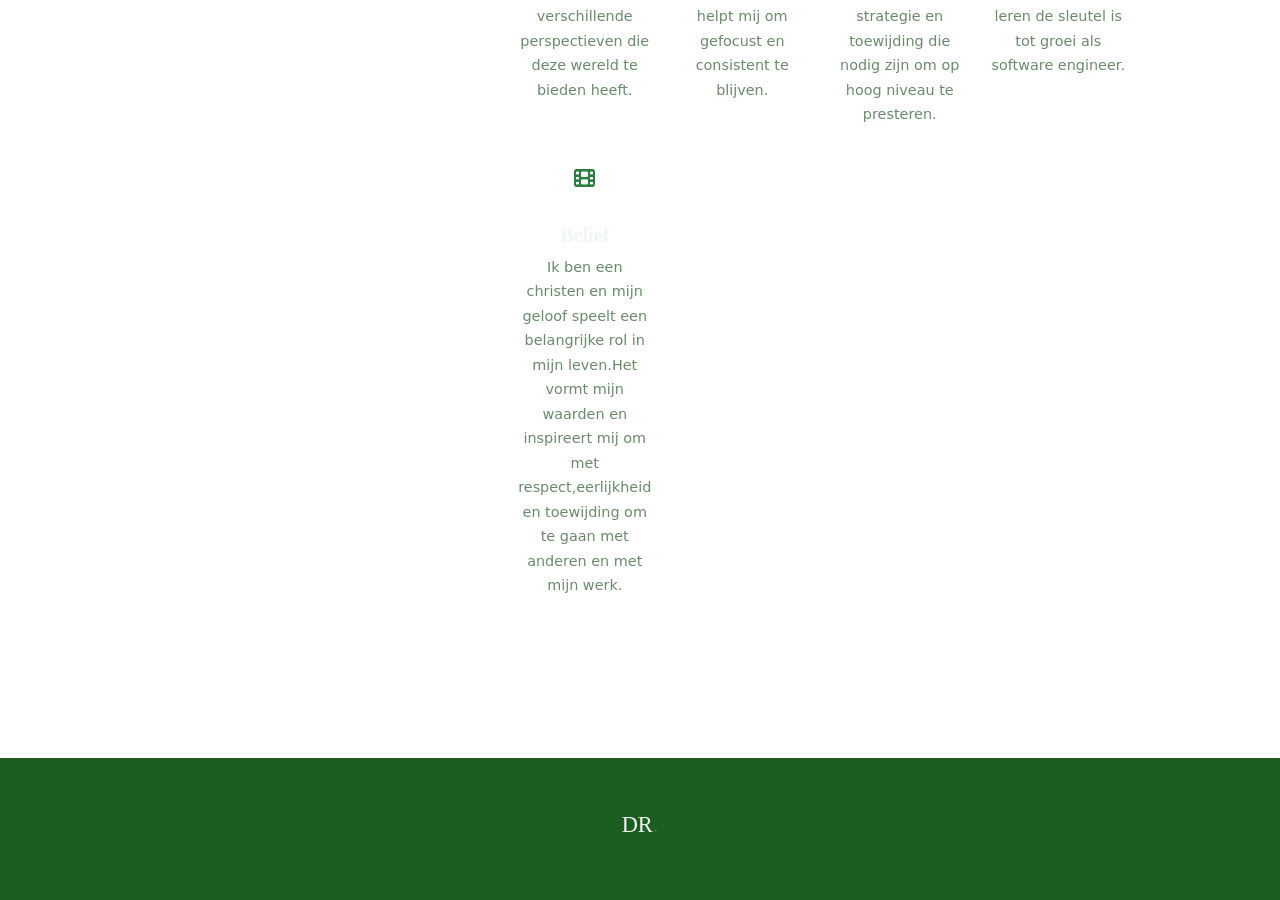
==== commit 8e24849a: "commit:portfolio" ====
--- a/about.html
+++ b/about.html
@@ -5,8 +5,8 @@
   <meta name="viewport" content="width=device-width, initial-scale=1.0" />
   <title>About — Dwayne Riedewald</title>
   <meta name="description" content="Learn more about Lena Voss — her background, values, education, and what drives her." />
-  <link rel="stylesheet" href="style.css" />
-  <link rel="stylesheet" href="home.css" />
+  <link rel="stylesheet" href="css/main.css" />
+  <link rel="stylesheet" href="css/home.css" />
   <link rel="stylesheet" href="https://cdnjs.cloudflare.com/ajax/libs/font-awesome/6.5.0/css/all.min.css" />
 </head>
 <body>
@@ -31,7 +31,7 @@
       <div class="container about-intro-grid">
         <div class="about-portrait fade-in">
           <div class="portrait-frame">
-            <img src="foto.jpg"  style="width:100%; border-radius:6px;">
+            <img src="foto.jpg"  >
 
           </div>
         </div>
@@ -44,7 +44,7 @@
 Wat mij motiveert in de ICT is vooral het oplossen van problemen en het bouwen van slimme en praktische oplossingen. Ik vind het interessant om te begrijpen hoe systemen werken en hoe je met code iets kunt maken dat echt gebruikt kan worden. Daarnaast motiveert het mij om steeds nieuwe technologieën te leren en mezelf te blijven verbeteren. Mijn doel is om in de toekomst mijn vaardigheden verder te ontwikkelen binnen een bedrijf waar ik praktijkervaring kan opdoen en kan groeien als software engineer.</p>
 
           
-    <section class="values" style="background: var(--paper);">
+    <section class="values" >
       <div class="container">
         <span class="eyebrow fade-in"></span>
         <h2 class="fade-in">My Working Values</h2>
@@ -117,10 +117,10 @@
           
     </section>
 
-<section class="interests" style="background: #1b5e20;">
+<section class="interests" >
       <div class="container">
-        <span class="eyebrow fade-in" style="color: var(--accent);">Beyond the screen</span>
-        <h2 class="fade-in" style="color: var(--cream);">Things I love</h2>
+        <span class="eyebrow fade-in" >Beyond the screen</span>
+        <h2 class="fade-in" >Things I love</h2>
         <div class="divider fade-in"></div>
         <div class="interests-grid stagger">
           <div class="interest-item fade-in">
--- a/css/main.css
+++ b/css/main.css
@@ -0,0 +1,551 @@
+
+
+
+
+/* ---- TOKENS ---- */
+:root {
+  --ink: #1a2e1a;
+  --ink-light: #2e4a2e;
+  --slate: #3a5a3a;
+  --mist: #6a8a6a;
+  --cream: #f0f7f0;
+  --paper: #ffffff;
+  --accent: #2a7f3f;
+  --accent-soft: #e6f4ea;
+  --teal: #1a5f2a;
+  --border: #d0e8d0;
+  --font-display: 'Playfair Display', Georgia, serif;
+  --font-body: 'Inter', system-ui, sans-serif;
+  --font-mono: 'JetBrains Mono', monospace;
+  --max-w: 1100px;
+  --nav-h: 68px;
+}
+/* ---- RESET ---- */
+*, *::before, *::after {
+  box-sizing: border-box;
+  margin: 0;
+  padding: 0;
+}
+
+html {
+  scroll-behavior: smooth;
+  font-size: 16px;
+}
+
+body {
+  font-family: var(--font-body);
+  background: linear-gradient(135deg, #e8f5e9 0%, #a5d6a7 40%, #388e3c 100%);
+  background-attachment: fixed;
+  color: var(--ink);
+  line-height: 1.7;
+  -webkit-font-smoothing: antialiased;
+  min-height: 100vh;
+}
+
+img { display: block; max-width: 100%; }
+a { color: inherit; text-decoration: none; }
+ul { list-style: none; }
+
+/* ---- NAV ---- */
+nav {
+  position: fixed;
+  top: 0; left: 0; right: 0;
+  height: var(--nav-h);
+  background: rgba(232, 245, 233, 0.92);
+  backdrop-filter: blur(12px);
+  -webkit-backdrop-filter: blur(12px);
+  border-bottom: 1px solid var(--border);
+  z-index: 100;
+  display: flex;
+  align-items: center;
+  padding: 0 2rem;
+}
+.nav-inner {
+  max-width: var(--max-w);
+  width: 100%;
+  margin: 0 auto;
+  display: flex;
+  justify-content: center;
+  align-items: center;
+}
+
+.nav-links {
+  display: flex;
+  gap: 2.5rem;
+  align-items: center;
+}
+
+.nav-links a {
+  font-size: 0.875rem;
+  font-weight: 500;
+  color: var(--slate);
+  letter-spacing: 0.04em;
+  text-transform: uppercase;
+  transition: color 0.2s;
+  position: relative;
+}
+
+.nav-links a::after {
+  content: '';
+  position: absolute;
+  bottom: -4px;
+  left: 0;
+  width: 0;
+  height: 2px;
+  background: var(--accent);
+  transition: width 0.25s;
+}
+
+.nav-links a:hover,
+.nav-links a.active {
+  color: var(--accent);
+}
+
+.nav-links a:hover::after,
+.nav-links a.active::after {
+  width: 100%;
+}
+
+/* ---- LAYOUT ---- */
+main { padding-top: var(--nav-h); }
+
+.container {
+  max-width: var(--max-w);
+  margin: 0 auto;
+  padding: 0 2rem;
+}
+
+section { padding: 5rem 0; }
+
+/* ---- TYPOGRAPHY ---- */
+.eyebrow {
+  font-family: var(--font-mono);
+  font-size: 0.72rem;
+  letter-spacing: 0.14em;
+  text-transform: uppercase;
+  color: var(--accent);
+  margin-bottom: 0.75rem;
+  display: block;
+}
+
+h1, h2, h3 {
+  font-family: var(--font-display);
+  line-height: 1.2;
+}
+
+h1 { font-size: clamp(2.4rem, 5vw, 4rem); letter-spacing: -0.02em; }
+h2 { font-size: clamp(1.8rem, 3vw, 2.6rem); letter-spacing: -0.015em; }
+h3 { font-size: 1.25rem; font-weight: 600; }
+p { color: var(--slate); }
+
+/* ---- BUTTONS ---- */
+.btn {
+  display: inline-flex;
+  align-items: center;
+  gap: 0.5rem;
+  padding: 0.75rem 1.75rem;
+  font-family: var(--font-body);
+  font-size: 0.875rem;
+  font-weight: 500;
+  border-radius: 2px;
+  cursor: pointer;
+  transition: all 0.22s;
+  border: 2px solid transparent;
+  letter-spacing: 0.03em;
+}
+
+.btn-primary {
+  background: var(--accent);
+  color: white;
+  border-color: var(--accent);
+}
+
+.btn-primary:hover {
+  background: #a8432b;
+  border-color: #a8432b;
+}
+
+.btn-outline {
+  background: transparent;
+  color: var(--ink);
+  border-color: var(--ink);
+}
+
+.btn-outline:hover {
+  background: var(--ink);
+  color: var(--cream);
+}
+
+/* ---- CARDS ---- */
+.card {
+  background: var(--paper);
+  border: 1px solid var(--border);
+  border-radius: 4px;
+  padding: 2rem;
+  transition: box-shadow 0.25s, transform 0.25s;
+}
+
+.card:hover {
+  box-shadow: 0 8px 32px rgba(26, 26, 46, 0.1);
+  transform: translateY(-3px);
+}
+
+/* ---- TAGS ---- */
+.tag {
+  display: inline-block;
+  font-family: var(--font-mono);
+  font-size: 0.72rem;
+  padding: 0.25rem 0.65rem;
+  background: var(--accent-soft);
+  color: var(--accent);
+  border-radius: 2px;
+  letter-spacing: 0.05em;
+}
+
+.tag-teal {
+  background: #e6f2f2;
+  color: var(--teal);
+}
+
+/* ---- DIVIDER ---- */
+.divider {
+  width: 48px;
+  height: 3px;
+  background: var(--accent);
+  margin: 1rem 0 2rem;
+}
+
+/* ---- FOOTER ---- */
+footer {
+  background: #1b5e20;
+  color: var(--mist);
+  padding: 3rem 0;
+  text-align: center;
+}
+
+footer .footer-inner {
+  max-width: var(--max-w);
+  margin: 0 auto;
+  padding: 0 2rem;
+}
+
+footer .foot-logo {
+  font-family: var(--font-display);
+  font-size: 1.4rem;
+  color: var(--cream);
+  margin-bottom: 0.5rem;
+}
+
+footer .foot-logo span { color: var(--accent); }
+
+footer .foot-links {
+  display: flex;
+  justify-content: center;
+  gap: 2rem;
+  margin: 1.5rem 0;
+  flex-wrap: wrap;
+}
+
+footer .foot-links a {
+  font-size: 0.875rem;
+  color: var(--mist);
+  transition: color 0.2s;
+}
+
+footer .foot-links a:hover { color: var(--cream); }
+
+footer .foot-copy {
+  font-size: 0.8rem;
+  color: var(--slate);
+  margin-top: 1rem;
+}
+
+.social-icons {
+  display: flex;
+  justify-content: center;
+  gap: 1rem;
+  margin: 1rem 0;
+}
+
+.social-icons a {
+  width: 38px;
+  height: 38px;
+  border: 1px solid var(--ink-light);
+  border-radius: 50%;
+  display: flex;
+  align-items: center;
+  justify-content: center;
+  color: var(--mist);
+  font-size: 0.95rem;
+  transition: all 0.2s;
+}
+
+.social-icons a:hover {
+  border-color: var(--accent);
+  color: var(--accent);
+  background: rgba(200, 85, 61, 0.08);
+}
+
+/* ---- FADE IN ---- */
+.fade-in {
+  opacity: 0;
+  transform: translateY(22px);
+  transition: opacity 0.55s ease, transform 0.55s ease;
+}
+
+.fade-in.visible {
+  opacity: 1;
+  transform: none;
+}
+
+/* ---- PAGE HEADER (about/work/contact) ---- */
+.page-header {
+  padding: 4rem 0 3rem;
+  background: var(--cream);
+}
+
+.page-sub {
+  font-size: 1.05rem;
+  color: var(--slate);
+  margin-top: 0.75rem;
+  max-width: 560px;
+}
+
+/* ---- ABOUT PAGE ---- */
+.about-intro-grid {
+  display: grid;
+  grid-template-columns: 300px 1fr;
+  gap: 4rem;
+  align-items: start;
+}
+
+.portrait-frame {
+  position: relative;
+  border-radius: 6px;
+  overflow: visible;
+}
+
+.portrait-tag {
+  position: absolute;
+  bottom: -12px;
+  right: -12px;
+  background: var(--paper);
+  border: 1px solid var(--border);
+  border-radius: 100px;
+  padding: 0.4rem 1rem;
+  font-size: 0.78rem;
+  color: var(--slate);
+  display: flex;
+  align-items: center;
+  gap: 0.4rem;
+  box-shadow: 0 4px 16px rgba(26,26,46,0.08);
+}
+
+.portrait-tag i { color: var(--accent); }
+
+.bio-details {
+  display: flex;
+  flex-direction: column;
+  gap: 0.6rem;
+  margin-top: 1.5rem;
+}
+
+.bio-detail {
+  display: flex;
+  align-items: center;
+  gap: 0.6rem;
+  font-size: 0.9rem;
+  color: var(--slate);
+}
+
+.bio-detail i { color: var(--accent); width: 16px; }
+
+/* VALUES */
+.values-grid {
+  display: grid;
+  grid-template-columns: repeat(2, 1fr);
+  gap: 1.5rem;
+  margin-top: 2rem;
+}
+
+.value-num {
+  font-family: var(--font-mono);
+  font-size: 0.72rem;
+  color: var(--accent);
+  letter-spacing: 0.1em;
+  margin-bottom: 0.5rem;
+}
+
+/* EDUCATION */
+.edu-timeline {
+  display: flex;
+  flex-direction: column;
+  gap: 2rem;
+  margin-top: 2rem;
+}
+
+.edu-item {
+  display: grid;
+  grid-template-columns: 48px 1fr;
+  gap: 1.5rem;
+  align-items: start;
+}
+
+.edu-icon {
+  width: 48px;
+  height: 48px;
+  background: var(--accent-soft);
+  color: var(--accent);
+  border-radius: 50%;
+  display: flex;
+  align-items: center;
+  justify-content: center;
+  font-size: 1.1rem;
+  flex-shrink: 0;
+  margin-top: 0.25rem;
+}
+
+.edu-meta {
+  display: flex;
+  justify-content: space-between;
+  align-items: flex-start;
+  flex-wrap: wrap;
+  gap: 0.5rem;
+  margin-bottom: 0.75rem;
+}
+
+.edu-school {
+  font-size: 0.875rem;
+  color: var(--mist);
+  margin-top: 2px;
+}
+
+.edu-date { white-space: nowrap; }
+
+.edu-desc {
+  font-size: 0.925rem;
+  margin-bottom: 1rem;
+}
+
+.edu-highlights {
+  list-style: none;
+  display: flex;
+  flex-direction: column;
+  gap: 0.4rem;
+}
+
+.edu-highlights li {
+  display: flex;
+  align-items: center;
+  gap: 0.5rem;
+  font-size: 0.875rem;
+  color: var(--slate);
+}
+
+.edu-highlights li i { color: var(--accent); font-size: 0.75rem; }
+
+.cert-grid {
+  display: grid;
+  grid-template-columns: 1fr 1fr;
+  gap: 0.75rem;
+  margin-top: 0.5rem;
+}
+
+.cert {
+  display: flex;
+  align-items: center;
+  gap: 0.6rem;
+  font-size: 0.875rem;
+  color: var(--slate);
+}
+
+.cert i { color: var(--accent); width: 16px; }
+
+/* INTERESTS */
+.interests-grid {
+  display: grid;
+  grid-template-columns: repeat(4, 1fr);
+  gap: 1.5rem;
+  margin-top: 2rem;
+}
+
+.interest-item { text-align: center; }
+
+.int-icon {
+  width: 56px;
+  height: 56px;
+  background: rgba(255,255,255,0.08);
+  color: var(--accent);
+  border-radius: 50%;
+  display: flex;
+  align-items: center;
+  justify-content: center;
+  margin: 0 auto 1rem;
+  font-size: 1.3rem;
+}
+
+.interest-item h3 { color: var(--cream); margin-bottom: 0.5rem; }
+.interest-item p { color: var(--mist); font-size: 0.9rem; }
+
+/* CV CTA */
+.cv-cta {
+  padding: 5rem 0;
+  background: var(--paper);
+}
+
+.cv-cta-inner {
+  display: flex;
+  align-items: center;
+  justify-content: space-between;
+  gap: 2rem;
+  flex-wrap: wrap;
+}
+
+.cv-btns {
+  display: flex;
+  gap: 1rem;
+  flex-wrap: wrap;
+}
+
+/* ---- SKIP LINK ---- */
+.skip-link {
+  position: absolute;
+  top: -100px;
+  left: 1rem;
+  background: var(--accent);
+  color: white;
+  padding: 0.5rem 1rem;
+  border-radius: 2px;
+  font-size: 0.875rem;
+  z-index: 999;
+  transition: top 0.2s;
+}
+
+.skip-link:focus { top: 1rem; }
+
+/* ---- RESPONSIVE ---- */
+@media (max-width: 900px) {
+  .about-intro-grid {
+    grid-template-columns: 1fr;
+  }
+  .interests-grid {
+    grid-template-columns: repeat(2, 1fr);
+  }
+  .values-grid {
+    grid-template-columns: 1fr;
+  }
+}
+
+@media (max-width: 768px) {
+  section { padding: 3.5rem 0; }
+  .container { padding: 0 1.25rem; }
+  .cert-grid { grid-template-columns: 1fr; }
+  .edu-item { grid-template-columns: 1fr; }
+  .edu-icon { display: none; }
+}
+
+@media (max-width: 480px) {
+  h1 { font-size: 2rem; }
+  h2 { font-size: 1.65rem; }
+  .interests-grid { grid-template-columns: 1fr; }
+}
--- a/css/home.css
+++ b/css/home.css
@@ -0,0 +1,341 @@
+/* ============ HOME PAGE ============ */
+
+/* HERO */
+.hero {
+  padding: 5rem 0 4rem;
+  background: var(--cream);
+  overflow: hidden;
+}
+
+.hero-grid {
+  display: grid;
+  grid-template-columns: 1fr 420px;
+  gap: 4rem;
+  align-items: center;
+}
+
+.hero-text h1 em {
+  font-style: italic;
+  color: var(--accent);
+}
+
+.hero-sub {
+  font-size: 1.05rem;
+  max-width: 520px;
+  margin: 1.5rem 0 2rem;
+  line-height: 1.8;
+}
+
+.hero-sub strong {
+  color: var(--ink);
+  font-weight: 600;
+}
+
+.hero-btns {
+  display: flex;
+  gap: 1rem;
+  flex-wrap: wrap;
+  margin-bottom: 2rem;
+}
+
+.hero-badges {
+  display: flex;
+  flex-wrap: wrap;
+  gap: 0.75rem;
+}
+
+.badge {
+  display: inline-flex;
+  align-items: center;
+  gap: 0.4rem;
+  font-size: 0.78rem;
+  font-weight: 500;
+  padding: 0.3rem 0.8rem;
+  background: var(--paper);
+  border: 1px solid var(--border);
+  border-radius: 100px;
+  color: var(--slate);
+}
+
+.pulse-green { animation: pulse 2s infinite; }
+
+@keyframes pulse {
+  0%, 100% { opacity: 1; }
+  50% { opacity: 0.4; }
+}
+
+/* PROFILE IMAGE (used on home + about page) */
+.profile-img {
+  width: 100%;
+  border-radius: 6px;
+  display: block;
+}
+
+/* AVATAR */
+.avatar-wrap {
+  position: relative;
+  width: 100%;
+  max-width: 340px;
+  margin: 0 auto;
+}
+
+.avatar-img {
+  border-radius: 8px;
+  overflow: hidden;
+  border: 3px solid var(--border);
+  background: var(--paper);
+}
+
+.floating-chip {
+  position: absolute;
+  background: var(--paper);
+  border: 1px solid var(--border);
+  border-radius: 100px;
+  padding: 0.4rem 1rem;
+  font-size: 0.8rem;
+  font-weight: 500;
+  color: var(--ink);
+  box-shadow: 0 4px 16px rgba(26,26,46,0.08);
+  display: flex;
+  align-items: center;
+  gap: 0.4rem;
+  white-space: nowrap;
+}
+
+.floating-chip i { color: var(--accent); }
+.chip-1 { top: 8%; right: -18px; animation: float1 3.5s ease-in-out infinite; }
+.chip-2 { bottom: 22%; left: -18px; animation: float2 4s ease-in-out infinite; }
+.chip-3 { bottom: 5%; right: -10px; animation: float1 3s ease-in-out infinite 0.5s; }
+
+@keyframes float1 {
+  0%, 100% { transform: translateY(0); }
+  50% { transform: translateY(-8px); }
+}
+
+@keyframes float2 {
+  0%, 100% { transform: translateY(0); }
+  50% { transform: translateY(6px); }
+}
+
+/* STATS */
+.stats-bar {
+  padding: 3rem 0;
+  background: #1b5e20;
+}
+
+.stats-grid {
+  display: flex;
+  align-items: center;
+  justify-content: center;
+  gap: 0;
+  flex-wrap: wrap;
+}
+
+.stat {
+  flex: 1;
+  min-width: 140px;
+  text-align: center;
+  padding: 1rem;
+}
+
+.stat-num {
+  display: block;
+  font-family: var(--font-display);
+  font-size: 2.4rem;
+  font-weight: 700;
+  color: var(--cream);
+  line-height: 1;
+}
+
+.stat-label {
+  display: block;
+  font-size: 0.8rem;
+  color: var(--mist);
+  margin-top: 0.3rem;
+  letter-spacing: 0.05em;
+}
+
+.stat-sep {
+  width: 1px;
+  height: 48px;
+  background: rgba(255,255,255,0.1);
+  flex-shrink: 0;
+}
+
+/* EXPERIENCE */
+.exp-list {
+  display: grid;
+  gap: 1.5rem;
+  margin-top: 2rem;
+}
+
+.exp-header {
+  display: flex;
+  align-items: flex-start;
+  gap: 1rem;
+  margin-bottom: 0.75rem;
+  flex-wrap: wrap;
+}
+
+.exp-icon {
+  width: 44px;
+  height: 44px;
+  background: var(--accent-soft);
+  color: var(--accent);
+  border-radius: 8px;
+  display: flex;
+  align-items: center;
+  justify-content: center;
+  flex-shrink: 0;
+  font-size: 1.1rem;
+}
+
+.exp-company {
+  font-size: 0.875rem;
+  color: var(--mist);
+  margin-top: 2px;
+}
+
+.exp-date {
+  margin-left: auto;
+  font-family: var(--font-mono);
+  font-size: 0.72rem;
+  color: var(--mist);
+  white-space: nowrap;
+  padding-top: 4px;
+}
+
+.exp-desc { margin-bottom: 1rem; font-size: 0.925rem; }
+
+.exp-tags {
+  display: flex;
+  gap: 0.5rem;
+  flex-wrap: wrap;
+}
+
+/* PROJECTS */
+.projects-grid {
+  display: grid;
+  grid-template-columns: repeat(3, 1fr);
+  gap: 1.5rem;
+  margin-top: 2rem;
+}
+
+.proj-card { padding: 0; overflow: hidden; }
+
+.proj-img {
+  height: 160px;
+  display: flex;
+  align-items: center;
+  justify-content: center;
+  color: white;
+}
+
+.proj-img--green { background: linear-gradient(135deg, #2a7f7f, #1a5f5f); }
+.proj-img--rust  { background: linear-gradient(135deg, #c8553d, #9a3d28); }
+.proj-img--navy  { background: linear-gradient(135deg, #1a1a2e, #2e2e4a); }
+
+.proj-body { padding: 1.5rem; }
+.proj-body h3 { margin-bottom: 0.5rem; }
+.proj-body p  { font-size: 0.9rem; margin-bottom: 1rem; }
+
+.proj-tags {
+  display: flex;
+  gap: 0.4rem;
+  flex-wrap: wrap;
+  margin-bottom: 1rem;
+}
+
+.proj-link {
+  font-size: 0.85rem;
+  font-weight: 600;
+  color: var(--accent);
+  display: inline-flex;
+  align-items: center;
+  gap: 0.4rem;
+  transition: gap 0.2s;
+}
+
+.proj-link:hover { gap: 0.7rem; }
+
+/* SKILLS */
+.skills-grid {
+  display: grid;
+  grid-template-columns: repeat(3, 1fr);
+  gap: 1.5rem;
+  margin-top: 2rem;
+}
+
+.skill-icon {
+  width: 56px;
+  height: 56px;
+  background: var(--accent-soft);
+  color: var(--accent);
+  border-radius: 50%;
+  display: flex;
+  align-items: center;
+  justify-content: center;
+  margin: 0 auto 1rem;
+  font-size: 1.3rem;
+}
+
+.skill-list {
+  text-align: left;
+  margin-top: 1rem;
+  display: flex;
+  flex-direction: column;
+  gap: 0.5rem;
+}
+
+.skill-list li {
+  display: flex;
+  align-items: center;
+  gap: 0.6rem;
+  font-size: 0.9rem;
+  color: var(--slate);
+}
+
+.skill-list li i {
+  color: var(--teal);
+  font-size: 0.75rem;
+  flex-shrink: 0;
+}
+
+/* CTA BAND */
+.cta-band {
+  background: #1b5e20;
+  padding: 5rem 0;
+}
+
+.cta-band-inner {
+  display: flex;
+  align-items: center;
+  justify-content: space-between;
+  gap: 2rem;
+  flex-wrap: wrap;
+}
+
+.cta-band h2 { color: var(--cream); }
+.cta-band h2 em { font-style: italic; color: var(--accent); }
+.cta-band p { color: var(--mist); margin-top: 0.5rem; }
+
+.section-cta {
+  text-align: center;
+  margin-top: 2.5rem;
+}
+
+/* RESPONSIVE */
+@media (max-width: 900px) {
+  .hero-grid { grid-template-columns: 1fr; gap: 3rem; }
+  .hero-visual { order: -1; }
+  .projects-grid { grid-template-columns: 1fr 1fr; }
+  .skills-grid { grid-template-columns: 1fr 1fr; }
+}
+
+@media (max-width: 620px) {
+  .projects-grid { grid-template-columns: 1fr; }
+  .skills-grid { grid-template-columns: 1fr; }
+  .stats-grid { gap: 0; }
+  .stat-sep { display: none; }
+  .cta-band-inner { flex-direction: column; text-align: center; }
+}
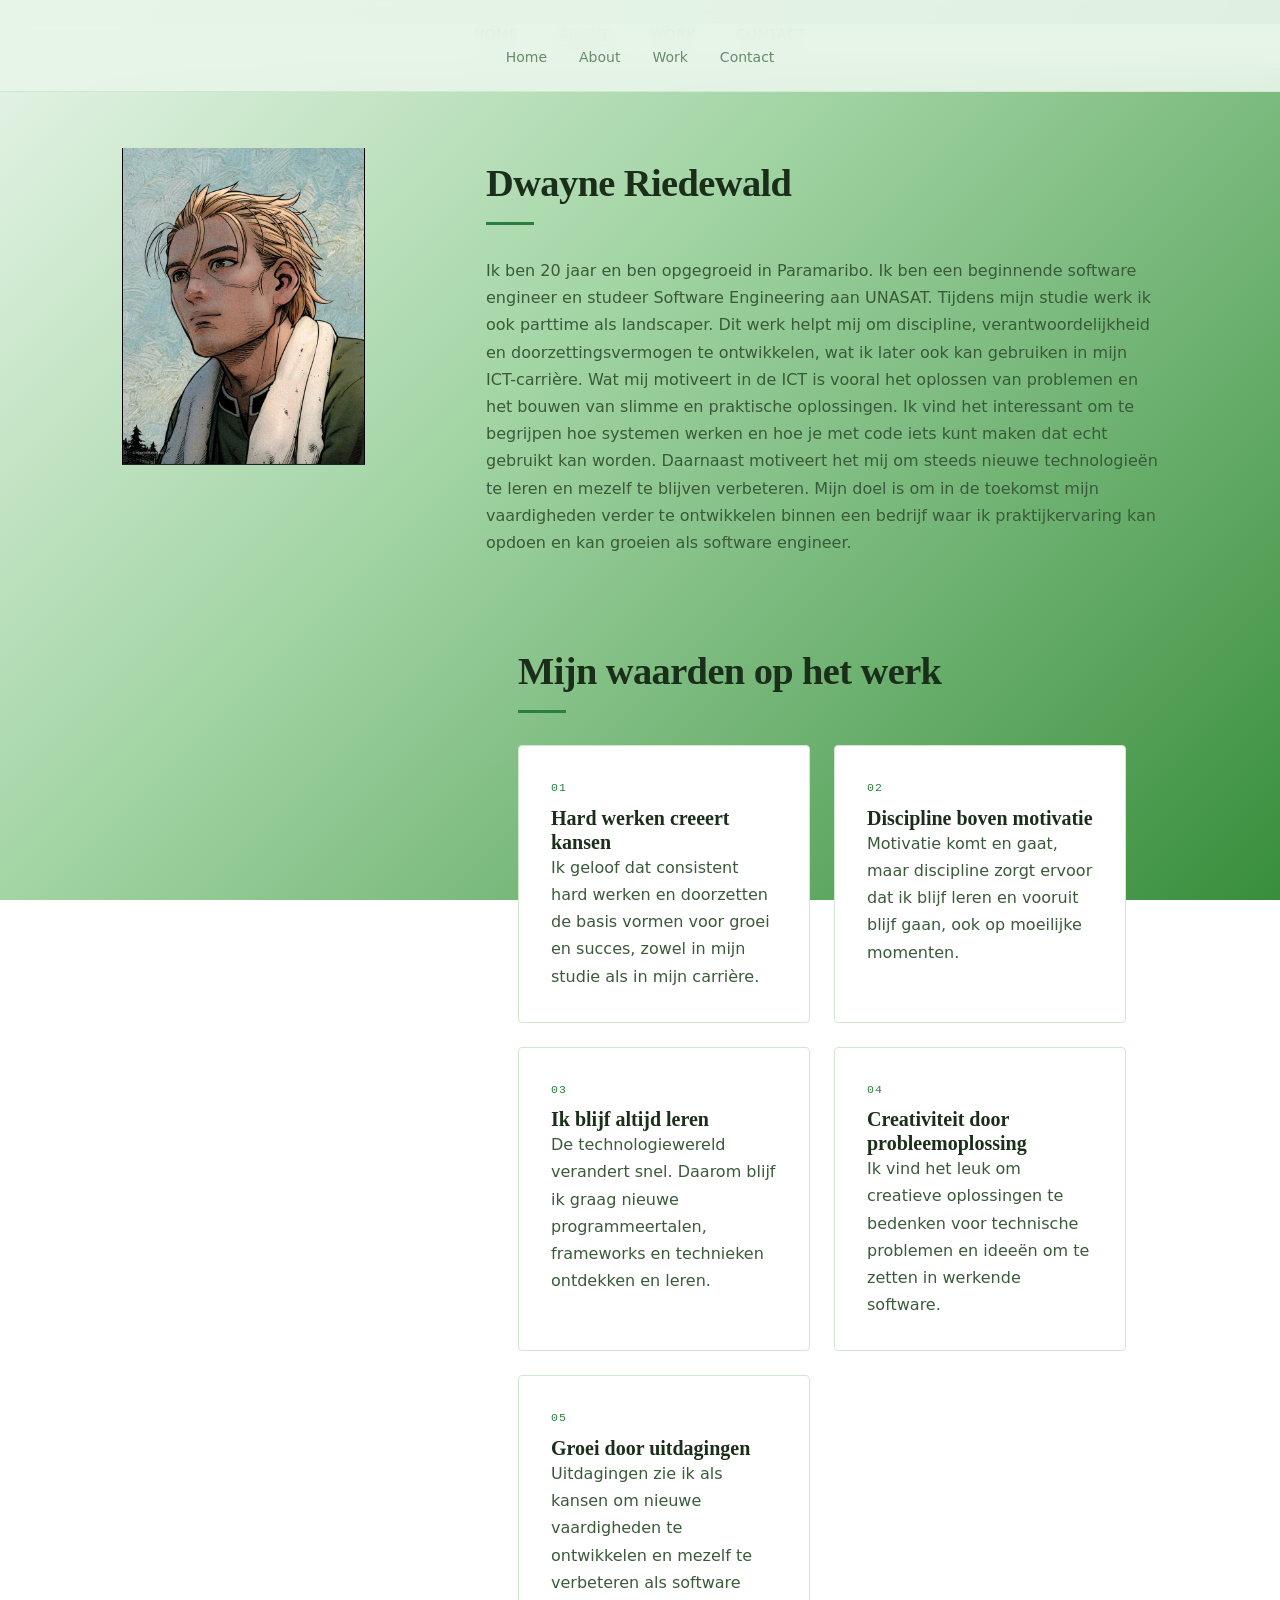
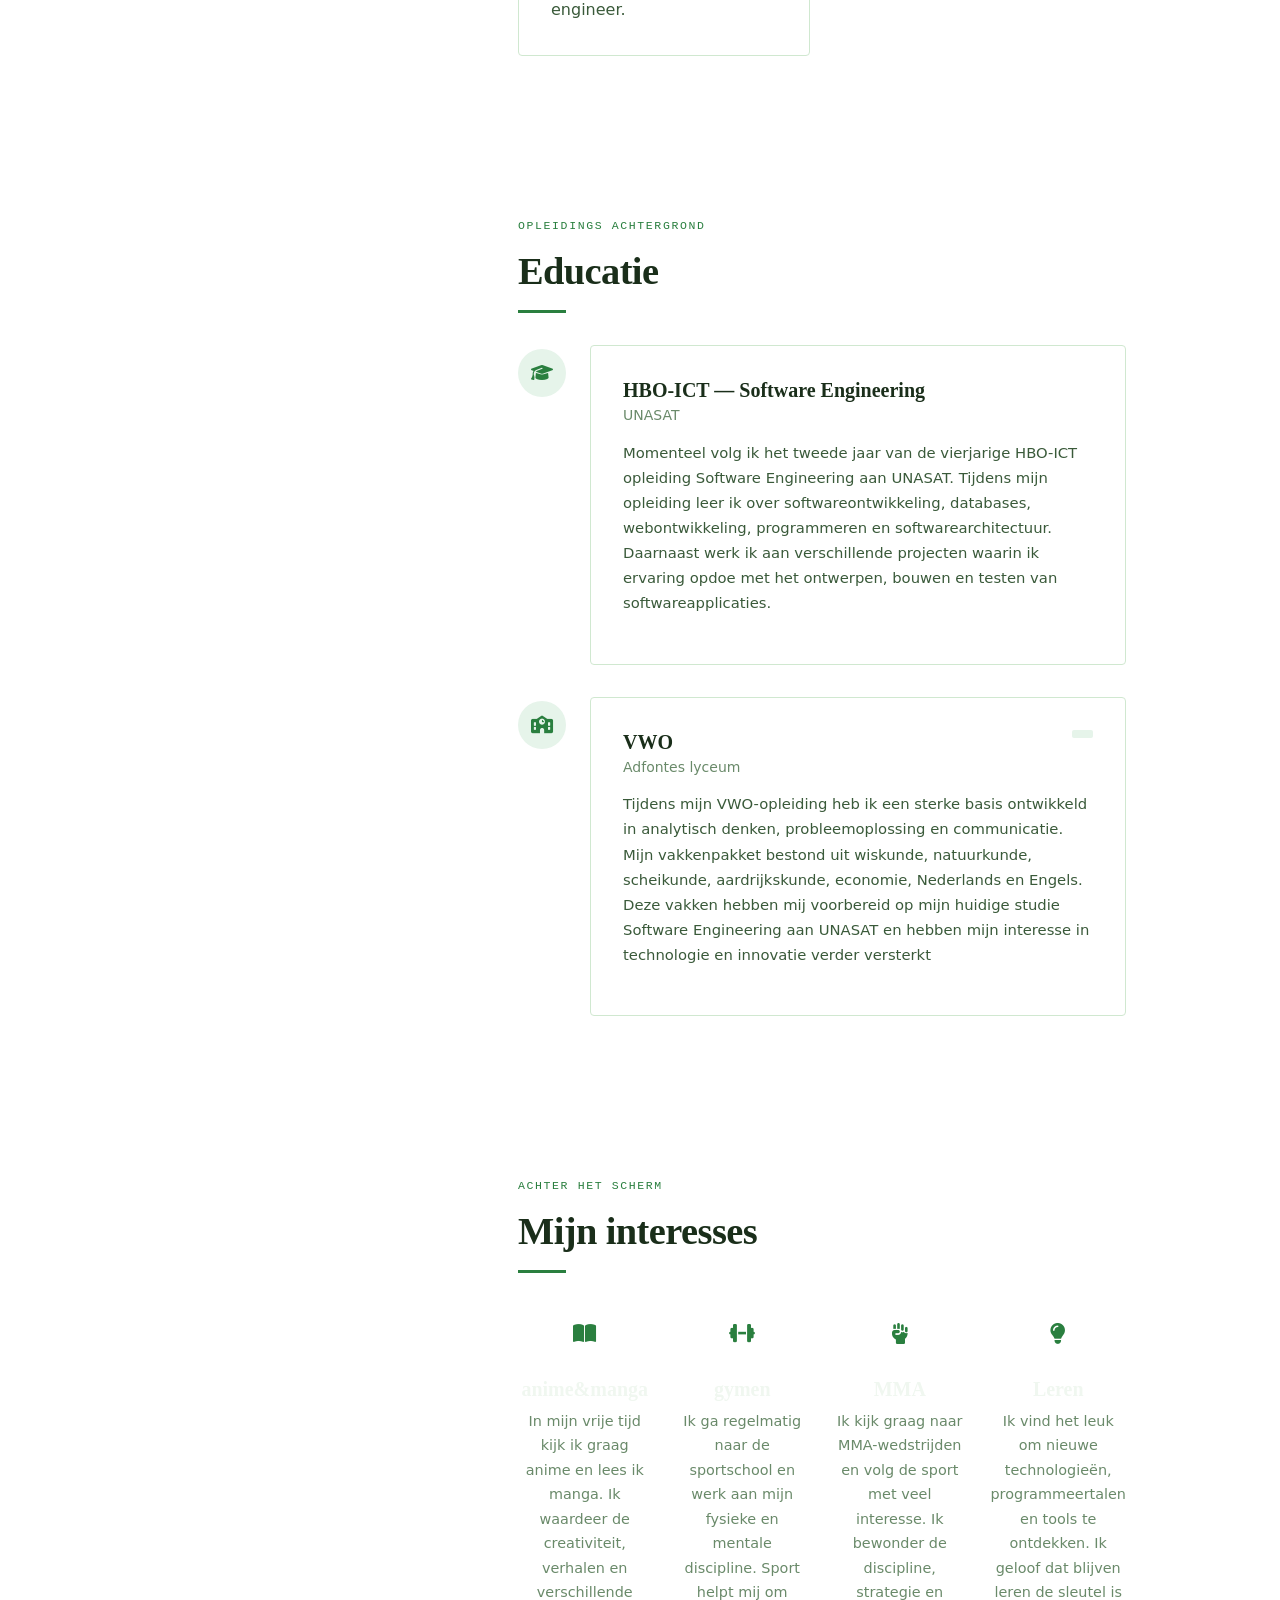
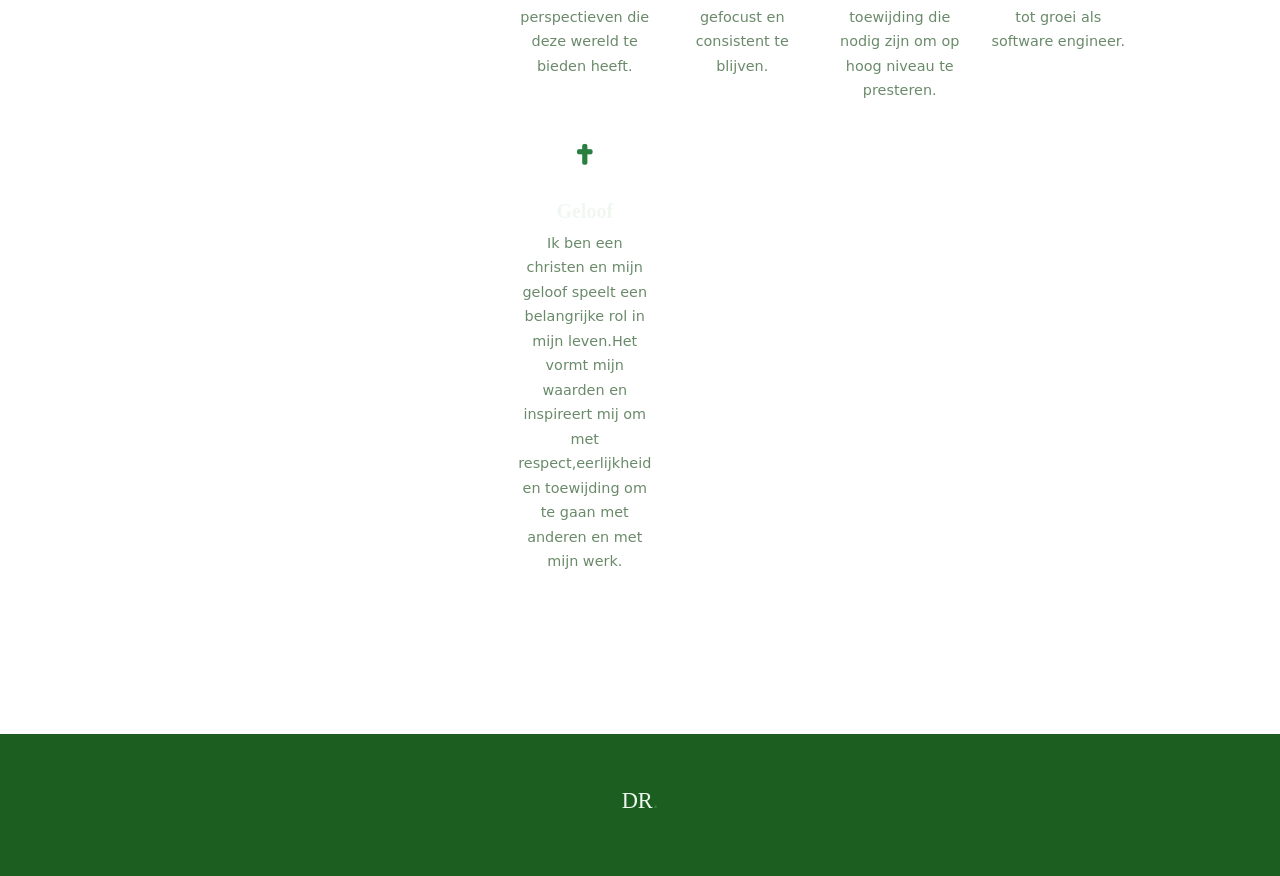
==== commit 9d30aa48: "final" ====
--- a/about.html
+++ b/about.html
@@ -4,7 +4,7 @@
   <meta charset="UTF-8" />
   <meta name="viewport" content="width=device-width, initial-scale=1.0" />
   <title>About — Dwayne Riedewald</title>
-  <meta name="description" content="Learn more about Lena Voss — her background, values, education, and what drives her." />
+
   <link rel="stylesheet" href="css/main.css" />
   <link rel="stylesheet" href="css/home.css" />
   <link rel="stylesheet" href="https://cdnjs.cloudflare.com/ajax/libs/font-awesome/6.5.0/css/all.min.css" />
@@ -31,7 +31,7 @@
       <div class="container about-intro-grid">
         <div class="about-portrait fade-in">
           <div class="portrait-frame">
-            <img src="foto.jpg"  >
+            <img src="IMG/foto.jpg"  >
 
           </div>
         </div>
@@ -47,32 +47,32 @@
     <section class="values" >
       <div class="container">
         <span class="eyebrow fade-in"></span>
-        <h2 class="fade-in">My Working Values</h2>
+        <h2 class="fade-in">Mijn waarden op het werk</h2>
         <div class="divider fade-in"></div>
         <div class="values-grid stagger">
           <div class="value-card card fade-in">
             <div class="value-num">01</div>
-            <h3>Hard work creates opportunities</h3>
+            <h3>Hard werken creeert kansen</h3>
             <p>Ik geloof dat consistent hard werken en doorzetten de basis vormen voor groei en succes, zowel in mijn studie als in mijn carrière.</p>
           </div>
           <div class="value-card card fade-in">
             <div class="value-num">02</div>
-            <h3>Discipline over motivation</h3>
+            <h3>Discipline boven motivatie</h3>
             <p>Motivatie komt en gaat, maar discipline zorgt ervoor dat ik blijf leren en vooruit blijf gaan, ook op moeilijke momenten.</p>
           </div>
           <div class="value-card card fade-in">
             <div class="value-num">03</div>
-            <h3>Always learning</h3>
+            <h3>Ik blijf altijd leren</h3>
             <p>De technologiewereld verandert snel. Daarom blijf ik graag nieuwe programmeertalen, frameworks en technieken ontdekken en leren.</p>
           </div>
           <div class="value-card card fade-in">
             <div class="value-num">04</div>
-            <h3>Creativity through problem solving</h3>
+            <h3>Creativiteit door probleemoplossing</h3>
             <p>Ik vind het leuk om creatieve oplossingen te bedenken voor technische problemen en ideeën om te zetten in werkende software.</p>
           </div>
           <div class="value-card card fade-in">
             <div class="value-num">05</div>
-            <h3>Growth through challenges</h3>
+            <h3>Groei door uitdagingen</h3>
             <p>Uitdagingen zie ik als kansen om nieuwe vaardigheden te ontwikkelen en mezelf te verbeteren als software engineer.</p>
           </div>
         </div>
@@ -81,8 +81,8 @@
 
     <section class="education">
       <div class="container">
-        <span class="eyebrow fade-in">Academic background</span>
-        <h2 class="fade-in">Education</h2>
+        <span class="eyebrow fade-in">Opleidings achtergrond</span>
+        <h2 class="fade-in">Educatie</h2>
         <div class="divider fade-in"></div>
         <div class="edu-timeline">
           <div class="edu-item fade-in">
@@ -119,33 +119,33 @@
 
 <section class="interests" >
       <div class="container">
-        <span class="eyebrow fade-in" >Beyond the screen</span>
-        <h2 class="fade-in" >Things I love</h2>
+        <span class="eyebrow fade-in" >Achter het scherm</span>
+        <h2 class="fade-in" >Mijn interesses</h2>
         <div class="divider fade-in"></div>
         <div class="interests-grid stagger">
           <div class="interest-item fade-in">
-            <div class="int-icon"><i class="fa-solid fa-book"></i></div>
+            <div class="int-icon"><i class="fa-solid fa-book-open"></i></div>
             <h3>anime&manga</h3>
             <p>In mijn vrije tijd kijk ik graag anime en lees ik manga. Ik waardeer de creativiteit, verhalen en verschillende perspectieven die deze wereld te bieden heeft.</p>
           </div>
           <div class="interest-item fade-in">
-            <div class="int-icon"><i class="fa-solid fa-person-running"></i></div>
+            <div class="int-icon"><i class="fa-solid fa-dumbbell"></i></div>
             <h3>gymen</h3>
             <p>Ik ga regelmatig naar de sportschool en werk aan mijn fysieke en mentale discipline. Sport helpt mij om gefocust en consistent te blijven.</p>
           </div>
           <div class="interest-item fade-in">
-            <div class="int-icon"><i class="fa-solid fa-seedling"></i></div>
+            <div class="int-icon"><i class="fa-solid fa-hand-fist"></i></div>
             <h3>MMA</h3>
             <p>Ik kijk graag naar MMA-wedstrijden en volg de sport met veel interesse. Ik bewonder de discipline, strategie en toewijding die nodig zijn om op hoog niveau te presteren.</p>
           </div>
           <div class="interest-item fade-in">
-            <div class="int-icon"><i class="fa-solid fa-film"></i></div>
+            <div class="int-icon"><i class="fa-solid fa-lightbulb"></i></div>
             <h3>Leren</h3>
             <p>Ik vind het leuk om nieuwe technologieën, programmeertalen en tools te ontdekken. Ik geloof dat blijven leren de sleutel is tot groei als software engineer.</p>
           </div>
           <div class="interest-item fade-in">
-            <div class="int-icon"><i class="fa-solid fa-film"></i></div>
-            <h3>Belief</h3>
+            <div class="int-icon"><i class="fa-solid fa-cross"></i></div>
+            <h3>Geloof</h3>
             <p>Ik ben een christen en mijn geloof speelt een belangrijke rol in mijn leven.Het vormt mijn waarden en inspireert mij om met respect,eerlijkheid en toewijding om te gaan met anderen en met mijn werk.</p>
           </div>
         </div>
--- a/css/home.css
+++ b/css/home.css
@@ -84,7 +84,20 @@
   overflow: hidden;
   border: 3px solid var(--border);
   background: var(--paper);
-}
+  aspect-ratio: 3 / 4;
+}
+
+.avatar-img img {
+
+  width: 100%;
+
+  height: 100%;
+
+  object-fit: cover;
+
+}
+
+
 
 .floating-chip {
   position: absolute;
